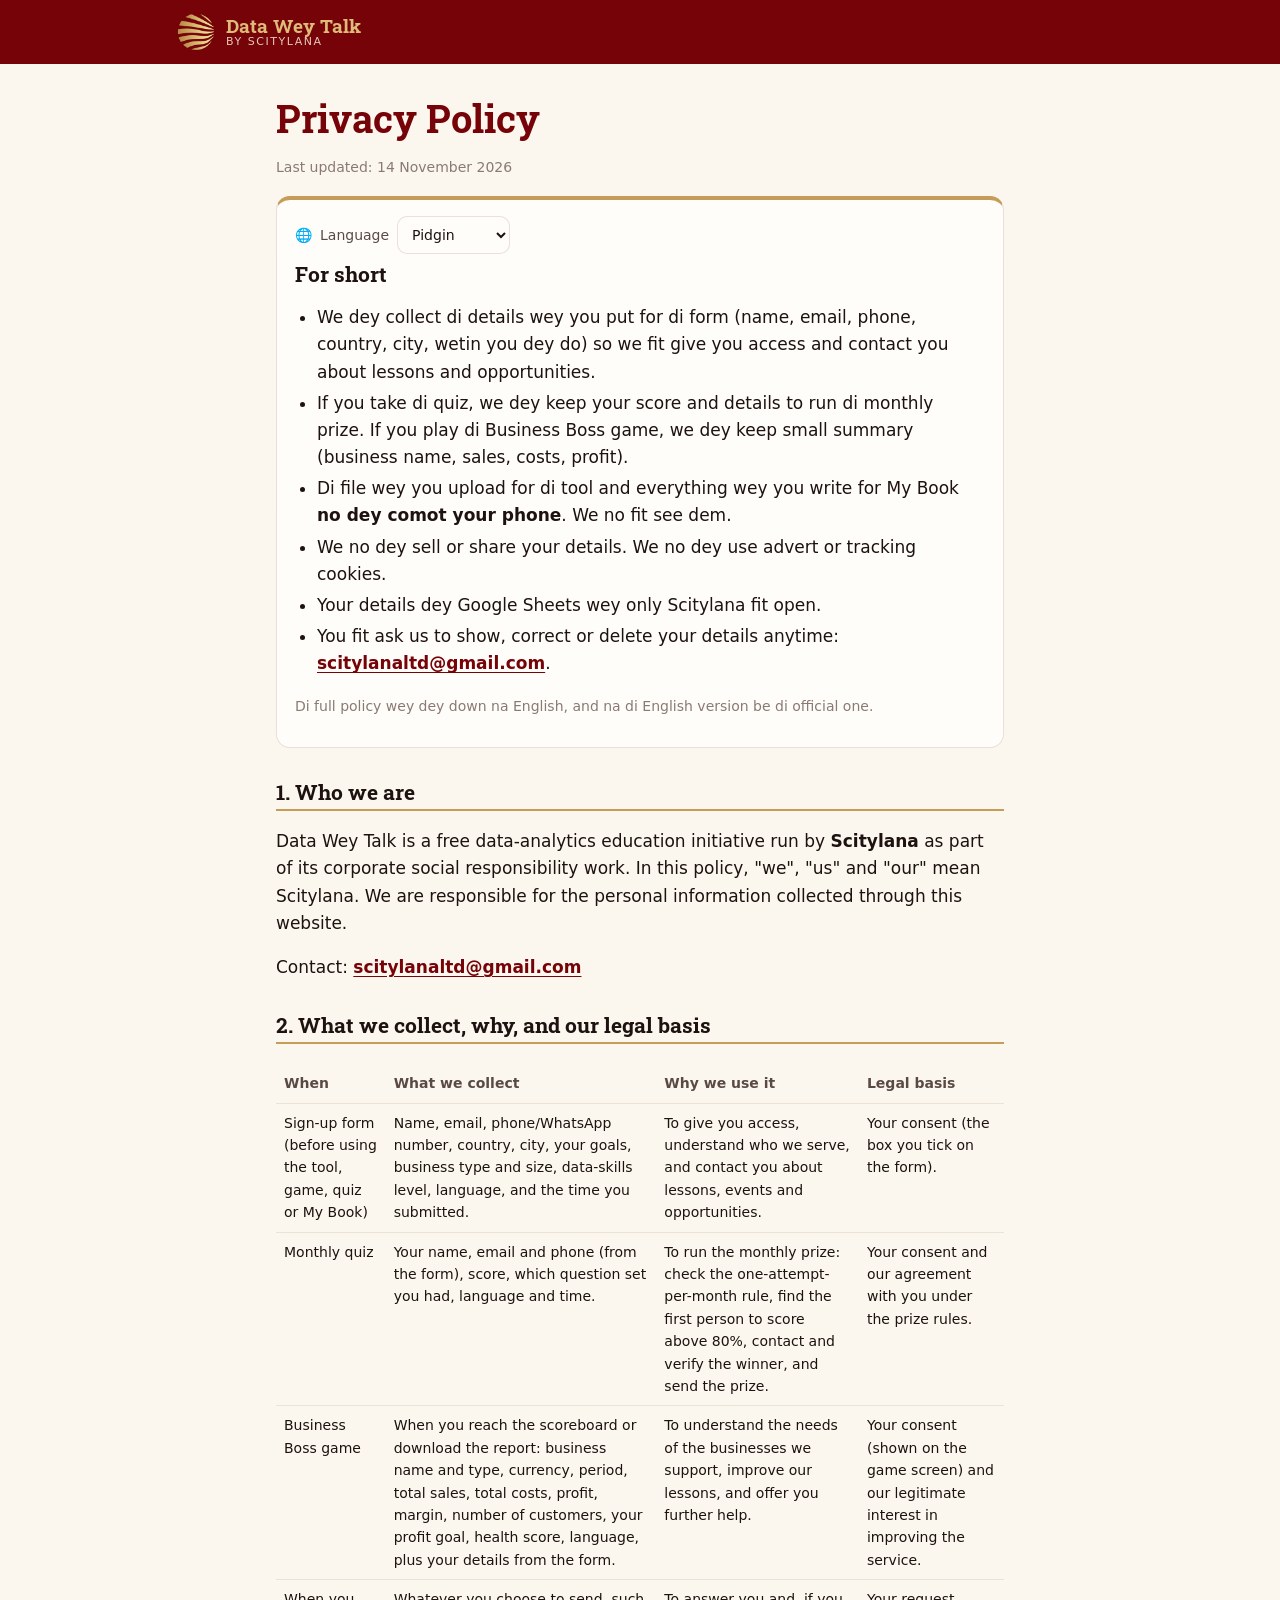
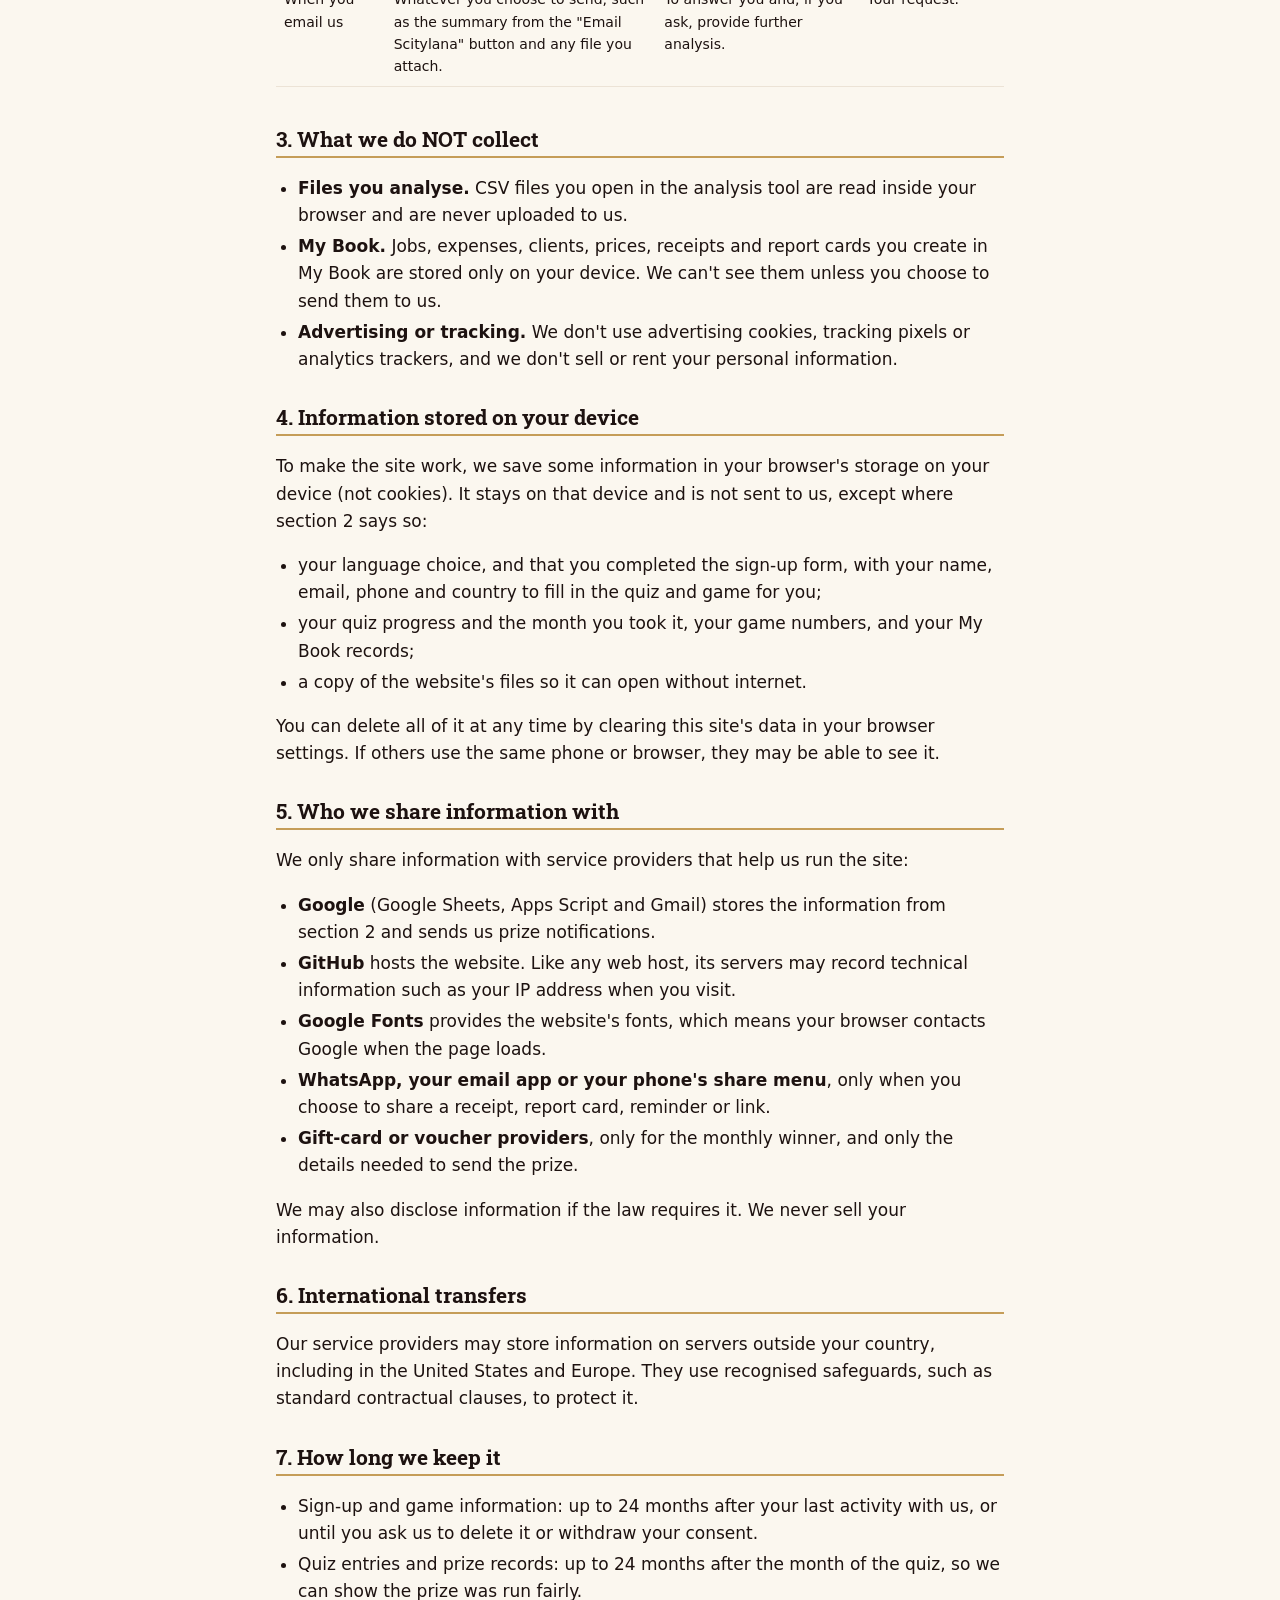
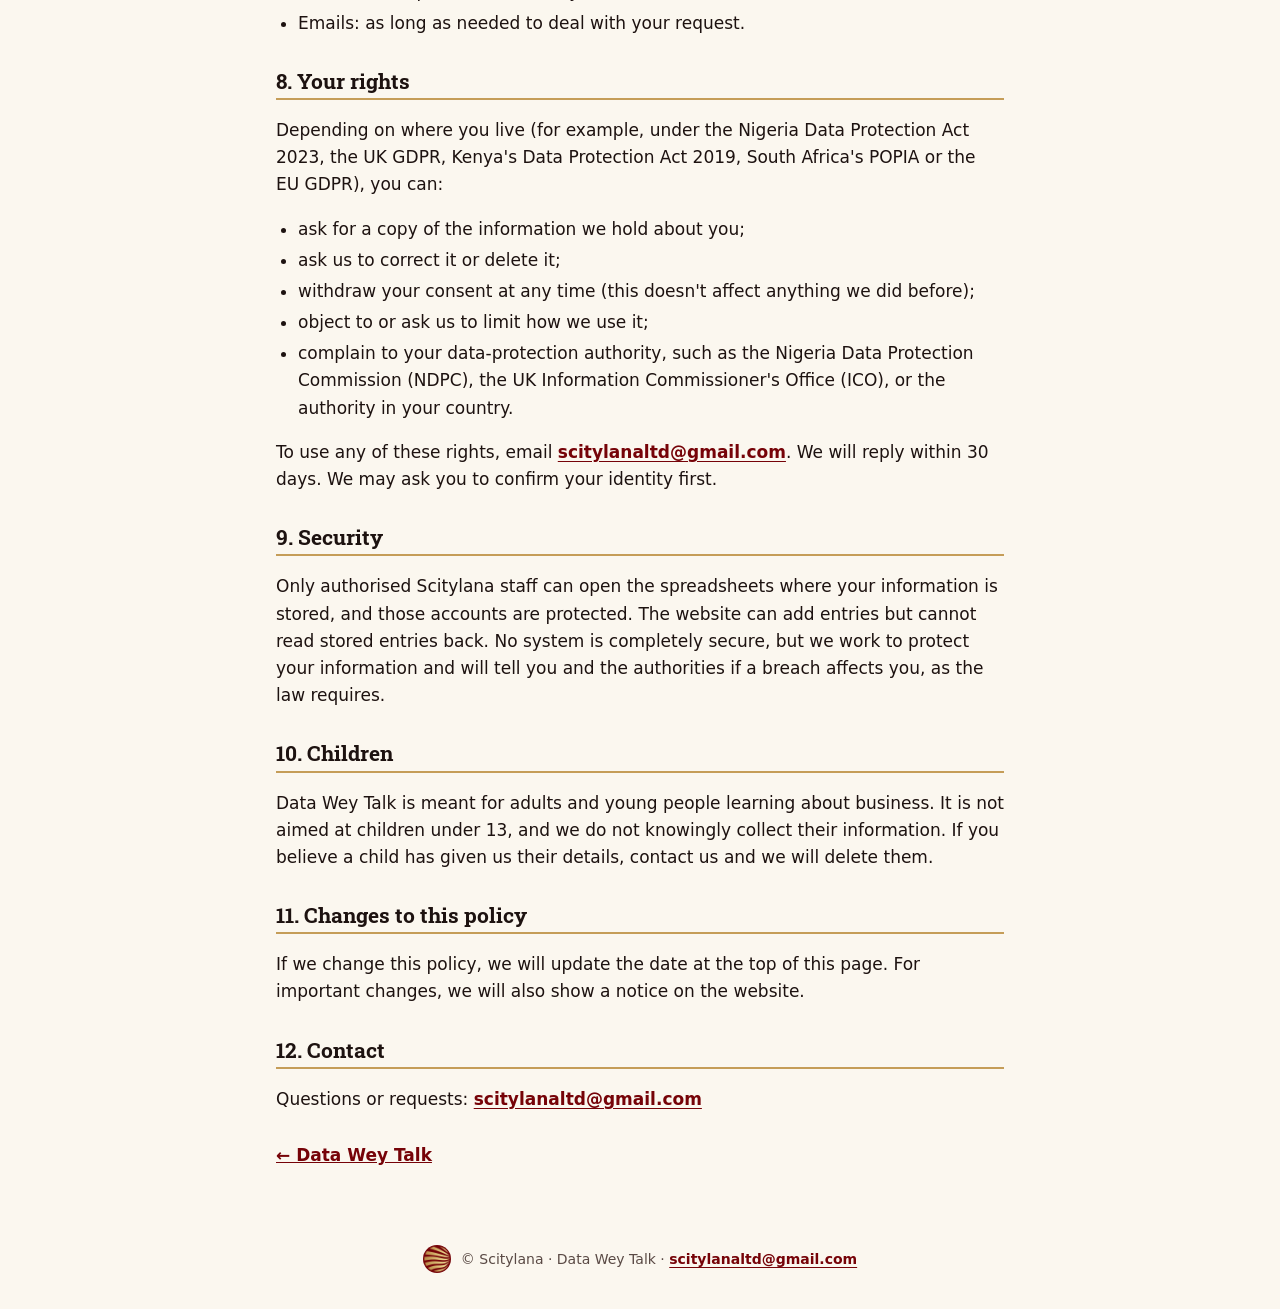
==== privacy.html @ 4a605105 "Add Portuguese, siSwati, chiShona, Xitsonga and Setswana (14 languages) Each new language is one fil" ====
<!doctype html>
<html lang="en">
<head>
  <meta charset="utf-8">
  <meta name="viewport" content="width=device-width, initial-scale=1">
  <title>Privacy Policy · Data Wey Talk</title>
  <meta name="description" content="How Data Wey Talk by Scitylana collects, uses and protects your information.">
  <meta name="theme-color" content="#760308">
  <link rel="icon" href="assets/favicon.png">
  <link rel="preconnect" href="https://fonts.googleapis.com">
  <link rel="preconnect" href="https://fonts.gstatic.com" crossorigin>
  <link rel="stylesheet" href="https://fonts.googleapis.com/css2?family=Roboto+Slab:wght@500;700&display=swap">
  <link rel="stylesheet" href="styles.css">
  <style>
    .policy { max-width: 760px; margin: 0 auto; padding: 24px 16px 48px; line-height: 1.6; }
    .policy h1 { font-family: var(--slab); color: var(--accent); margin: 8px 0 4px; font-size: clamp(28px, 6vw, 38px); }
    .policy h2 { font-family: var(--slab); font-size: 21px; margin: 32px 0 8px; padding-bottom: 4px; border-bottom: 2px solid var(--gold); }
    .policy h3 { font-size: 16px; margin: 18px 0 4px; }
    .policy ul { padding-inline-start: 22px; }
    .policy li { margin: 4px 0; }
    .policy table { width: 100%; border-collapse: collapse; font-size: 14px; margin: 8px 0; }
    .policy th, .policy td { text-align: start; vertical-align: top; padding: 8px; border-bottom: 1px solid var(--grid); white-space: normal; }
    .policy th { color: var(--ink-2); }
    .table-scroll { overflow-x: auto; }
    .summary { border: 1px solid var(--border); border-top: 4px solid var(--gold); border-radius: 14px; background: var(--surface); padding: 16px 18px; margin: 18px 0 8px; }
    .summary h2 { border: 0; margin: 0 0 6px; padding: 0; }
    .summary [lang] { display: none; }
    .summary [lang].on { display: block; }
    .sum-lang { display: flex; align-items: center; gap: 8px; flex-wrap: wrap; margin-bottom: 8px; font-size: 14px; color: var(--ink-2); }
    .sum-lang select { width: auto; min-height: 38px; padding: 6px 10px; }
    .meta { color: var(--muted); font-size: 14px; }
    .back { display: inline-block; margin-top: 12px; color: var(--link); font-weight: 700; }
    a.mail { unicode-bidi: isolate; direction: ltr; display: inline-block; }
  </style>
</head>
<body>
  <header class="topbar-wrap">
    <div class="topbar">
      <a class="brand" href="./" aria-label="Data Wey Talk by Scitylana — home">
        <img src="assets/scitylana-mark.jpg" alt="" width="40" height="40">
        <span class="brand-text"><span class="brand-name">Data Wey Talk</span><span class="brand-by">by Scitylana</span></span>
      </a>
    </div>
  </header>

  <main class="policy">
    <h1>Privacy Policy</h1>
    <p class="meta">Last updated: 14 November 2026</p>

    <!-- Plain-language summary in every site language -->
    <section class="summary" aria-labelledby="sumTitle">
      <div class="sum-lang">
        <span aria-hidden="true">🌐</span>
        <label for="sumLang">Language</label>
        <select id="sumLang">
          <option value="pcm">Pidgin</option><option value="en">English</option><option value="fr">Français</option><option value="pt">Português</option>
          <option value="sw">Kiswahili</option><option value="ar">العربية</option><option value="ha">Hausa</option>
          <option value="yo">Yorùbá</option><option value="ig">Igbo</option><option value="zu">isiZulu</option><option value="ss">siSwati</option><option value="sn">chiShona</option><option value="ts">Xitsonga</option><option value="tn">Setswana</option>
        </select>
      </div>

      <div lang="pcm">
        <h2 id="sumTitle">For short</h2>
        <ul>
          <li>We dey collect di details wey you put for di form (name, email, phone, country, city, wetin you dey do) so we fit give you access and contact you about lessons and opportunities.</li>
          <li>If you take di quiz, we dey keep your score and details to run di monthly prize. If you play di Business Boss game, we dey keep small summary (business name, sales, costs, profit).</li>
          <li>Di file wey you upload for di tool and everything wey you write for My Book <b>no dey comot your phone</b>. We no fit see dem.</li>
          <li>We no dey sell or share your details. We no dey use advert or tracking cookies.</li>
          <li>Your details dey Google Sheets wey only Scitylana fit open.</li>
          <li>You fit ask us to show, correct or delete your details anytime: <a class="mail" href="mailto:scitylanaltd@gmail.com">scitylanaltd@gmail.com</a>.</li>
        </ul>
        <p class="meta">Di full policy wey dey down na English, and na di English version be di official one.</p>
      </div>

      <div lang="en">
        <h2>In short</h2>
        <ul>
          <li>We collect the details you give in the sign-up form (name, email, phone, country, city, your goals) to give you access and to contact you about lessons and opportunities.</li>
          <li>If you take the quiz, we keep your score and details to run the monthly prize. If you play the Business Boss game, we keep a short summary (business name, sales, costs, profit).</li>
          <li>Files you upload to the analysis tool and everything you record in My Book <b>never leave your device</b>. We can't see them.</li>
          <li>We don't sell or share your details. We don't use advertising or tracking cookies.</li>
          <li>Your details are kept in Google Sheets that only Scitylana can open.</li>
          <li>You can ask us to show, correct or delete your details at any time: <a class="mail" href="mailto:scitylanaltd@gmail.com">scitylanaltd@gmail.com</a>.</li>
        </ul>
        <p class="meta">The full policy below is in English, and the English version is the official one.</p>
      </div>

      <div lang="fr">
        <h2>En bref</h2>
        <ul>
          <li>Nous collectons les informations du formulaire d'inscription (nom, e-mail, téléphone, pays, ville, vos objectifs) pour vous donner accès et vous contacter au sujet des cours et des opportunités.</li>
          <li>Si vous faites le quiz, nous gardons votre score et vos informations pour le prix mensuel. Si vous jouez à Business Boss, nous gardons un court résumé (nom de l'activité, ventes, coûts, bénéfice).</li>
          <li>Les fichiers chargés dans l'outil et tout ce que vous notez dans Mon carnet <b>ne quittent jamais votre appareil</b>. Nous ne pouvons pas les voir.</li>
          <li>Nous ne vendons ni ne partageons vos informations. Aucun cookie publicitaire ou de suivi.</li>
          <li>Vos informations sont conservées dans Google Sheets, accessible uniquement par Scitylana.</li>
          <li>Vous pouvez demander à voir, corriger ou supprimer vos informations à tout moment : <a class="mail" href="mailto:scitylanaltd@gmail.com">scitylanaltd@gmail.com</a>.</li>
        </ul>
        <p class="meta">La politique complète ci-dessous est en anglais ; la version anglaise fait foi.</p>
      </div>

      <div lang="sw">
        <h2>Kwa ufupi</h2>
        <ul>
          <li>Tunakusanya taarifa unazoweka kwenye fomu (jina, barua pepe, simu, nchi, mji, malengo yako) ili kukupa ufikiaji na kuwasiliana nawe kuhusu masomo na fursa.</li>
          <li>Ukifanya jaribio, tunahifadhi alama na taarifa zako kuendesha zawadi ya kila mwezi. Ukicheza Business Boss, tunahifadhi muhtasari mfupi (jina la biashara, mauzo, gharama, faida).</li>
          <li>Faili unazopakia kwenye chombo na kila unachorekodi kwenye Daftari Langu <b>havitoki kwenye kifaa chako</b>. Hatuwezi kuviona.</li>
          <li>Hatuuzi wala kushiriki taarifa zako. Hatutumii vidakuzi vya matangazo au ufuatiliaji.</li>
          <li>Taarifa zako zinahifadhiwa kwenye Google Sheets ambayo Scitylana pekee inaweza kufungua.</li>
          <li>Unaweza kuomba kuona, kurekebisha au kufuta taarifa zako wakati wowote: <a class="mail" href="mailto:scitylanaltd@gmail.com">scitylanaltd@gmail.com</a>.</li>
        </ul>
        <p class="meta">Sera kamili hapa chini iko kwa Kiingereza, na toleo la Kiingereza ndilo rasmi.</p>
      </div>

      <div lang="ar" dir="rtl">
        <h2>باختصار</h2>
        <ul>
          <li>نجمع البيانات التي تكتبها في استمارة التسجيل (الاسم، البريد الإلكتروني، الهاتف، البلد، المدينة، أهدافك) لنمنحك الوصول ونتواصل معك بشأن الدروس والفرص.</li>
          <li>إذا خضت الاختبار نحتفظ بنتيجتك وبياناتك لإدارة جائزة الشهر. وإذا لعبت Business Boss نحتفظ بملخص قصير (اسم التجارة، المبيعات، التكاليف، الربح).</li>
          <li>الملفات التي ترفعها إلى الأداة وكل ما تسجّله في «دفتري» <b>لا تغادر جهازك أبدًا</b>، ولا يمكننا رؤيتها.</li>
          <li>لا نبيع بياناتك ولا نشاركها، ولا نستخدم ملفات تعريف ارتباط إعلانية أو للتتبع.</li>
          <li>تُحفظ بياناتك في جداول Google لا يفتحها إلا Scitylana.</li>
          <li>يمكنك أن تطلب رؤية بياناتك أو تصحيحها أو حذفها في أي وقت: <a class="mail" href="mailto:scitylanaltd@gmail.com">scitylanaltd@gmail.com</a>.</li>
        </ul>
        <p class="meta">السياسة الكاملة أدناه باللغة الإنجليزية، والنسخة الإنجليزية هي المعتمدة.</p>
      </div>

      <div lang="ha">
        <h2>A taƙaice</h2>
        <ul>
          <li>Muna karɓar bayanan da ka saka a fom (suna, imel, waya, ƙasa, birni, burinka) don ba ka damar shiga da tuntuɓar ka game da darussa da damammaki.</li>
          <li>Idan ka yi jarrabawa, muna ajiye makinka da bayananka don gudanar da kyautar wata. Idan ka yi wasan Business Boss, muna ajiye taƙaitaccen bayani (sunan kasuwanci, ciniki, kashewa, riba).</li>
          <li>Fayilolin da ka ɗora a kayan aiki da duk abin da ka rubuta a Littafina <b>ba sa barin na'urarka</b>. Ba ma iya ganin su.</li>
          <li>Ba ma sayarwa ko raba bayananka. Ba ma amfani da kukis na talla ko bin diddigi.</li>
          <li>Ana ajiye bayananka a Google Sheets da Scitylana kaɗai ke iya buɗewa.</li>
          <li>Kana iya neman mu nuna, gyara ko goge bayananka a kowane lokaci: <a class="mail" href="mailto:scitylanaltd@gmail.com">scitylanaltd@gmail.com</a>.</li>
        </ul>
        <p class="meta">Cikakken tsarin da ke ƙasa da Turanci yake, kuma na Turanci shi ne na hukuma.</p>
      </div>

      <div lang="yo">
        <h2>Ni kukuru</h2>
        <ul>
          <li>A n gba alaye ti o fi sinu fọọmu (orukọ, imeeli, foonu, orilẹ-ede, ilu, afojusun rẹ) lati fun ọ ni aaye ati lati kan si ọ nipa ẹkọ ati anfaani.</li>
          <li>Ti o ba ṣe idanwo, a n tọju maaki ati alaye rẹ fun ẹbun oṣooṣu. Ti o ba ṣe ere Business Boss, a n tọju akopọ kukuru (orukọ iṣowo, tita, inawo, ere).</li>
          <li>Awọn faili ti o gbe sinu irinṣẹ ati ohun gbogbo ti o kọ sinu Iwe Mi <b>ko kuro lori ẹrọ rẹ rara</b>. A ko le ri wọn.</li>
          <li>A ko n ta tabi pin alaye rẹ. A ko lo kuki ipolowo tabi itọpa.</li>
          <li>Alaye rẹ wa ninu Google Sheets ti Scitylana nikan le ṣi.</li>
          <li>O le beere ki a fi alaye rẹ han, ṣe atunṣe tabi pa a rẹ nigbakugba: <a class="mail" href="mailto:scitylanaltd@gmail.com">scitylanaltd@gmail.com</a>.</li>
        </ul>
        <p class="meta">Eto kikun to wa nisalẹ wa ni ede Gẹẹsi, ẹya Gẹẹsi si ni ti oṣiṣẹ.</p>
      </div>

      <div lang="ig">
        <h2>Na nkenke</h2>
        <ul>
          <li>Anyị na-anakọta nkọwa ị tinyere na fọm (aha, email, ekwentị, mba, obodo, ebumnuche gị) iji nye gị ohere ma kpọtụrụ gị gbasara nkuzi na ohere.</li>
          <li>Ọ bụrụ na i mee ule, anyị na-edebe akara na nkọwa gị iji jikwaa onyinye ọnwa. Ọ bụrụ na i kpọọ Business Boss, anyị na-edebe obere nchịkọta (aha azụmahịa, ire ahịa, mmefu, uru).</li>
          <li>Faịlụ ị bulitere na ngwá ọrụ na ihe niile ị dekọrọ na Akwụkwọ M <b>anaghị apụ na ngwaọrụ gị</b>. Anyị enweghị ike ịhụ ha.</li>
          <li>Anyị anaghị ere ma ọ bụ kesaa nkọwa gị. Anyị anaghị eji kuki mgbasa ozi ma ọ bụ nsochi.</li>
          <li>A na-edebe nkọwa gị na Google Sheets nke naanị Scitylana nwere ike imepe.</li>
          <li>Ị nwere ike ịrịọ ka anyị gosi, dozie ma ọ bụ hichapụ nkọwa gị n'oge ọ bụla: <a class="mail" href="mailto:scitylanaltd@gmail.com">scitylanaltd@gmail.com</a>.</li>
        </ul>
        <p class="meta">Iwu zuru ezu dị n'okpuru bụ n'asụsụ Bekee, nke Bekee bụkwa nke gọọmentị.</p>
      </div>

      <div lang="zu">
        <h2>Ngamafuphi</h2>
        <ul>
          <li>Siqoqa imininingwane oyifaka efomini (igama, i-imeyili, ifoni, izwe, idolobha, imigomo yakho) ukuze sikunikeze ukufinyelela futhi sixhumane nawe mayelana nezifundo namathuba.</li>
          <li>Uma wenza isivivinyo, sigcina amaphuzu nemininingwane yakho ukuze siqhube umklomelo wenyanga. Uma udlala i-Business Boss, sigcina isifinyezo esifushane (igama lebhizinisi, ukuthengisa, izindleko, inzuzo).</li>
          <li>Amafayela owalayisha ethuluzini nakho konke okurekhoda ku-Incwadi Yami <b>akushiyi idivayisi yakho</b>. Asikwazi ukukubona.</li>
          <li>Asithengisi futhi asabelani ngemininingwane yakho. Asisebenzisi amakhukhi okukhangisa noma okulandelela.</li>
          <li>Imininingwane yakho igcinwa ku-Google Sheets okuyi-Scitylana kuphela engayivula.</li>
          <li>Ungacela ukuthi sikukhombise, silungise noma sisuse imininingwane yakho noma nini: <a class="mail" href="mailto:scitylanaltd@gmail.com">scitylanaltd@gmail.com</a>.</li>
        </ul>
        <p class="meta">Inqubomgomo ephelele engezansi isesiNgisini, futhi inguqulo yesiNgisi yiyona esemthethweni.</p>
      </div>

      <div lang="pt">
        <h2>Em resumo</h2>
        <ul>
          <li>Recolhemos os dados que escreve no formulário (nome, e-mail, telefone, país, cidade, os seus objetivos) para lhe dar acesso e o contactar sobre aulas e oportunidades.</li>
          <li>Se fizer o quiz, guardamos a sua pontuação e os seus dados para gerir o prémio mensal. Se jogar o Business Boss, guardamos um pequeno resumo (nome do negócio, vendas, custos, lucro).</li>
          <li>Os ficheiros que carrega na ferramenta e tudo o que regista em O Meu Livro <b>nunca saem do seu dispositivo</b>. Nós não os vemos.</li>
          <li>Não vendemos nem partilhamos os seus dados. Não usamos cookies de publicidade ou de rastreio.</li>
          <li>Os seus dados ficam num Google Sheets que só a Scitylana pode abrir.</li>
          <li>Pode pedir-nos para ver, corrigir ou apagar os seus dados a qualquer momento: <a class="mail" href="mailto:scitylanaltd@gmail.com">scitylanaltd@gmail.com</a>.</li>
        </ul>
        <p class="meta">A política completa abaixo está em inglês, e a versão inglesa é a oficial.</p>
      </div>

      <div lang="ss">
        <h2>Ngemafushane</h2>
        <ul>
          <li>Sicoca imininingwane loyifaka efomini (libito, i-imeyili, lucingo, live, lidolobha, imigomo yakho) kute sikuniketa kungena futsi sikutsintse mayelana netifundvo nematfuba.</li>
          <li>Nawenta kuhlolwa, sigcina emaphuzu nemininingwane yakho kute sichube umklomelo wenyanga. Nawudlala i-Business Boss, sigcina sifinyeto lesifishane (libito lebhizinisi, kutsengisa, tindleko, inzuzo).</li>
          <li>Emafayela lowafaka elithulusini nako konkhe lokurekhoda ku-Incwadzi Yami <b>akuphumi edivayisini yakho</b>. Asikhoni kukubona.</li>
          <li>Asitsengisi futsi asabelani ngemininingwane yakho. Asisebentisi emakhukhi ekukhangisa nobe ekulandzelela.</li>
          <li>Imininingwane yakho igcinwa ku-Google Sheets lekuyi-Scitylana kuphela lengayivula.</li>
          <li>Ungacela kutsi sikukhombise, silungise nobe sisule imininingwane yakho nanoma nini: <a class="mail" href="mailto:scitylanaltd@gmail.com">scitylanaltd@gmail.com</a>.</li>
        </ul>
        <p class="meta">Inchubomgomo lephelele lengentasi isesiNgisi, futsi lenguculo yesiNgisi ngiyo lesemtsetfweni.</p>
      </div>

      <div lang="sn">
        <h2>Muchidimbu</h2>
        <ul>
          <li>Tinounganidza ruzivo rwaunoisa mufomu (zita, email, foni, nyika, guta, zvinangwa zvako) kuti tikupe mukana uye tikubate nezvezvidzidzo nemikana.</li>
          <li>Kana ukaita bvunzo, tinochengeta mamaki ako neruzivo rwako kuti tifambise mubairo wemwedzi. Kana ukatamba Business Boss, tinochengeta pfupiso pfupi (zita rebhizimisi, kutengesa, mari yakashandiswa, purofiti).</li>
          <li>Mafaira aunoisa muchishandiso nezvese zvaunonyora muBhuku Rangu <b>hazvimbobudi pamudziyo wako</b>. Isu hatizvione.</li>
          <li>Hatitengesi kana kugovera ruzivo rwako. Hatishandisi macookies ekushambadza kana ekutevera.</li>
          <li>Ruzivo rwako runochengetwa muGoogle Sheets iyo Scitylana chete inogona kuvhura.</li>
          <li>Unogona kutikumbira kuti tikuratidze, tigadzirise kana kudzima ruzivo rwako chero nguva: <a class="mail" href="mailto:scitylanaltd@gmail.com">scitylanaltd@gmail.com</a>.</li>
        </ul>
        <p class="meta">Mutemo wakazara uri pasi uri muChirungu, uye shanduro yeChirungu ndiyo yepamutemo.</p>
      </div>

      <div lang="ts">
        <h2>Hi ku komisa</h2>
        <ul>
          <li>Hi hlengeleta vuxokoxoko lebyi u byi nghenisaka eka fomo (vito, imeyili, foni, tiko, doroba, swikongomelo swa wena) leswaku hi ku nyika mfikelelo hi tlhela hi tihlanganisa na wena hi tidyondzo na minkarhi.</li>
          <li>Loko u endla xikambelo, hi hlayisa timaka na vuxokoxoko bya wena leswaku hi fambisa nhlengo wa n'hweti. Loko u tlanga Business Boss, hi hlayisa nkomiso wo koma (vito ra bindzu, ku xavisa, swihakelo, mpfuneto).</li>
          <li>Tifayili leti u ti nghenisaka eka xitirhisiwa na hinkwaswo leswi u swi tsalaka eka Buku Ya Mina <b>a swi humi eka xitirhisiwa xa wena</b>. A hi swi voni.</li>
          <li>A hi xavisi naswona a hi avelani hi vuxokoxoko bya wena. A hi tirhisi ti-cookie ta vuxavisi kumbe ta ku landzelela.</li>
          <li>Vuxokoxoko bya wena byi hlayisiwa eka Google Sheets leyi Scitylana ntsena yi nga yi pfulaka.</li>
          <li>U nga hi kombela ku ku komba, ku lulamisa kumbe ku susa vuxokoxoko bya wena nkarhi wihi na wihi: <a class="mail" href="mailto:scitylanaltd@gmail.com">scitylanaltd@gmail.com</a>.</li>
        </ul>
        <p class="meta">Pholisi leyi heleleke laha hansi yi le ka Xinghezi, naswona vuhundzuluxi bya Xinghezi hi byona bya ximfumo.</p>
      </div>

      <div lang="tn">
        <h2>Ka bokhutshwane</h2>
        <ul>
          <li>Re kokoanya dintlha tse o di kwalang mo foromong (leina, imeile, mogala, naga, toropo, maikaelelo a gago) go go naya tsela ya go tsena le go ikgolaganya le wena ka dithuto le ditšhono.</li>
          <li>Fa o dira tlhatlhobo, re boloka maduo le dintlha tsa gago go tsamaisa sekgele sa kgwedi. Fa o tshameka Business Boss, re boloka kakaretso e khutshwane (leina la kgwebo, thekiso, ditshenyegelo, poelo).</li>
          <li>Difaele tse o di tsenyang mo sedirisiweng le sotlhe se o se kwalang mo Bukeng ya Me <b>ga di ke di tswa mo sedirisiweng sa gago</b>. Ga re di bone.</li>
          <li>Ga re rekise e bile ga re abelane ka dintlha tsa gago. Ga re dirise dikuki tsa papatso kgotsa tsa go sala morago.</li>
          <li>Dintlha tsa gago di bolokwa mo Google Sheets e e ka bulwang ke Scitylana fela.</li>
          <li>O ka re kopa go go bontsha, go baakanya kgotsa go phimola dintlha tsa gago nako nngwe le nngwe: <a class="mail" href="mailto:scitylanaltd@gmail.com">scitylanaltd@gmail.com</a>.</li>
        </ul>
        <p class="meta">Pholisi e e feletseng e e kwa tlase e ka Seesimane, mme thanolo ya Seesimane ke yone ya semmuso.</p>
      </div>
    </section>

    <!-- Full policy (official, English) -->
    <h2>1. Who we are</h2>
    <p>Data Wey Talk is a free data-analytics education initiative run by <b>Scitylana</b> as part of its corporate social responsibility work. In this policy, "we", "us" and "our" mean Scitylana. We are responsible for the personal information collected through this website.</p>
    <p>Contact: <a class="mail" href="mailto:scitylanaltd@gmail.com">scitylanaltd@gmail.com</a></p>

    <h2>2. What we collect, why, and our legal basis</h2>
    <div class="table-scroll"><table>
      <tr><th>When</th><th>What we collect</th><th>Why we use it</th><th>Legal basis</th></tr>
      <tr><td>Sign-up form (before using the tool, game, quiz or My Book)</td>
        <td>Name, email, phone/WhatsApp number, country, city, your goals, business type and size, data-skills level, language, and the time you submitted.</td>
        <td>To give you access, understand who we serve, and contact you about lessons, events and opportunities.</td>
        <td>Your consent (the box you tick on the form).</td></tr>
      <tr><td>Monthly quiz</td>
        <td>Your name, email and phone (from the form), score, which question set you had, language and time.</td>
        <td>To run the monthly prize: check the one-attempt-per-month rule, find the first person to score above 80%, contact and verify the winner, and send the prize.</td>
        <td>Your consent and our agreement with you under the prize rules.</td></tr>
      <tr><td>Business Boss game</td>
        <td>When you reach the scoreboard or download the report: business name and type, currency, period, total sales, total costs, profit, margin, number of customers, your profit goal, health score, language, plus your details from the form.</td>
        <td>To understand the needs of the businesses we support, improve our lessons, and offer you further help.</td>
        <td>Your consent (shown on the game screen) and our legitimate interest in improving the service.</td></tr>
      <tr><td>When you email us</td>
        <td>Whatever you choose to send, such as the summary from the "Email Scitylana" button and any file you attach.</td>
        <td>To answer you and, if you ask, provide further analysis.</td>
        <td>Your request.</td></tr>
    </table></div>

    <h2>3. What we do NOT collect</h2>
    <ul>
      <li><b>Files you analyse.</b> CSV files you open in the analysis tool are read inside your browser and are never uploaded to us.</li>
      <li><b>My Book.</b> Jobs, expenses, clients, prices, receipts and report cards you create in My Book are stored only on your device. We can't see them unless you choose to send them to us.</li>
      <li><b>Advertising or tracking.</b> We don't use advertising cookies, tracking pixels or analytics trackers, and we don't sell or rent your personal information.</li>
    </ul>

    <h2>4. Information stored on your device</h2>
    <p>To make the site work, we save some information in your browser's storage on your device (not cookies). It stays on that device and is not sent to us, except where section 2 says so:</p>
    <ul>
      <li>your language choice, and that you completed the sign-up form, with your name, email, phone and country to fill in the quiz and game for you;</li>
      <li>your quiz progress and the month you took it, your game numbers, and your My Book records;</li>
      <li>a copy of the website's files so it can open without internet.</li>
    </ul>
    <p>You can delete all of it at any time by clearing this site's data in your browser settings. If others use the same phone or browser, they may be able to see it.</p>

    <h2>5. Who we share information with</h2>
    <p>We only share information with service providers that help us run the site:</p>
    <ul>
      <li><b>Google</b> (Google Sheets, Apps Script and Gmail) stores the information from section 2 and sends us prize notifications.</li>
      <li><b>GitHub</b> hosts the website. Like any web host, its servers may record technical information such as your IP address when you visit.</li>
      <li><b>Google Fonts</b> provides the website's fonts, which means your browser contacts Google when the page loads.</li>
      <li><b>WhatsApp, your email app or your phone's share menu</b>, only when you choose to share a receipt, report card, reminder or link.</li>
      <li><b>Gift-card or voucher providers</b>, only for the monthly winner, and only the details needed to send the prize.</li>
    </ul>
    <p>We may also disclose information if the law requires it. We never sell your information.</p>

    <h2>6. International transfers</h2>
    <p>Our service providers may store information on servers outside your country, including in the United States and Europe. They use recognised safeguards, such as standard contractual clauses, to protect it.</p>

    <h2>7. How long we keep it</h2>
    <ul>
      <li>Sign-up and game information: up to 24 months after your last activity with us, or until you ask us to delete it or withdraw your consent.</li>
      <li>Quiz entries and prize records: up to 24 months after the month of the quiz, so we can show the prize was run fairly.</li>
      <li>Emails: as long as needed to deal with your request.</li>
    </ul>

    <h2>8. Your rights</h2>
    <p>Depending on where you live (for example, under the Nigeria Data Protection Act 2023, the UK GDPR, Kenya's Data Protection Act 2019, South Africa's POPIA or the EU GDPR), you can:</p>
    <ul>
      <li>ask for a copy of the information we hold about you;</li>
      <li>ask us to correct it or delete it;</li>
      <li>withdraw your consent at any time (this doesn't affect anything we did before);</li>
      <li>object to or ask us to limit how we use it;</li>
      <li>complain to your data-protection authority, such as the Nigeria Data Protection Commission (NDPC), the UK Information Commissioner's Office (ICO), or the authority in your country.</li>
    </ul>
    <p>To use any of these rights, email <a class="mail" href="mailto:scitylanaltd@gmail.com?subject=Data%20Wey%20Talk%20-%20my%20data">scitylanaltd@gmail.com</a>. We will reply within 30 days. We may ask you to confirm your identity first.</p>

    <h2>9. Security</h2>
    <p>Only authorised Scitylana staff can open the spreadsheets where your information is stored, and those accounts are protected. The website can add entries but cannot read stored entries back. No system is completely secure, but we work to protect your information and will tell you and the authorities if a breach affects you, as the law requires.</p>

    <h2>10. Children</h2>
    <p>Data Wey Talk is meant for adults and young people learning about business. It is not aimed at children under 13, and we do not knowingly collect their information. If you believe a child has given us their details, contact us and we will delete them.</p>

    <h2>11. Changes to this policy</h2>
    <p>If we change this policy, we will update the date at the top of this page. For important changes, we will also show a notice on the website.</p>

    <h2>12. Contact</h2>
    <p>Questions or requests: <a class="mail" href="mailto:scitylanaltd@gmail.com">scitylanaltd@gmail.com</a></p>

    <a class="back" href="./">← Data Wey Talk</a>
  </main>

  <footer>
    <img src="assets/scitylana-mark.jpg" alt="" width="28" height="28">
    <span>© Scitylana · Data Wey Talk · <a class="mail" href="mailto:scitylanaltd@gmail.com">scitylanaltd@gmail.com</a></span>
  </footer>

  <script>
    // Show the summary in the visitor's site language (saved by the main page), with a switcher.
    (function () {
      var sel = document.getElementById("sumLang"), saved = "pcm";
      try { saved = localStorage.getItem("dwt-lang") || "pcm"; } catch (e) {}
      function show(l) {
        var boxes = document.querySelectorAll(".summary [lang]"), found = false;
        for (var i = 0; i < boxes.length; i++) { var on = boxes[i].getAttribute("lang") === l; boxes[i].classList.toggle("on", on); found = found || on; }
        if (!found) show("en"); else sel.value = l;
      }
      sel.addEventListener("change", function () { show(sel.value); try { localStorage.setItem("dwt-lang", sel.value); } catch (e) {} });
      show(saved);
    })();
  </script>
</body>
</html>
---- styles.css ----
/* Scitylana theme — maroon + gold (sampled from the Scitylana logo) */
:root {
  color-scheme: light;
  --maroon: #760308;
  --maroon-deep: #4f0205;
  --gold: #c59d58;
  --gold-light: #debb79;
  --gold-grad: linear-gradient(100deg, #b98a45 0%, #f1d796 45%, #c59d58 100%);
  --cream: #f7ecd9;

  --page: #fbf7ef;
  --surface: #fffdf9;
  --ink: #1d1210;
  --ink-2: #5a4a45;
  --muted: #8a7a72;
  --grid: #ece3d6;
  --axis: #cfc2b0;
  --border: rgba(118, 3, 8, 0.12);
  --accent: #760308;
  --accent-ink: #ffffff;
  --series: #8a1018;
  --neg: #2a78d6;
  --link: #760308;
  --up: #006300;
  --down: #b3261e;
  --radius: 14px;
  --slab: "Roboto Slab", "Rockwell", Georgia, serif;
}
@media (prefers-color-scheme: dark) {
  :root:not([data-theme="light"]) {
    color-scheme: dark;
    --page: #120606;
    --surface: #1e0d0c;
    --ink: #f5ece0;
    --ink-2: #d4c3ae;
    --muted: #a3907c;
    --grid: #33201d;
    --axis: #4a3430;
    --border: rgba(222, 187, 121, 0.16);
    --accent: #debb79;
    --accent-ink: #3a0204;
    --series: #debb79;
    --neg: #5598e7;
    --link: #debb79;
    --up: #0ca30c;
    --down: #ef6b5f;
  }
}
:root[data-theme="dark"] {
  color-scheme: dark;
  --page: #120606;
  --surface: #1e0d0c;
  --ink: #f5ece0;
  --ink-2: #d4c3ae;
  --muted: #a3907c;
  --grid: #33201d;
  --axis: #4a3430;
  --border: rgba(222, 187, 121, 0.16);
  --accent: #debb79;
  --accent-ink: #3a0204;
  --series: #debb79;
  --neg: #5598e7;
  --link: #debb79;
  --up: #0ca30c;
  --down: #ef6b5f;
}

* { box-sizing: border-box; }
html { -webkit-text-size-adjust: 100%; }
body {
  margin: 0;
  background: var(--page);
  color: var(--ink);
  font: 17px/1.5 system-ui, -apple-system, "Segoe UI", Roboto, sans-serif;
}
main, .topbar, .hero, footer { max-width: 960px; margin: 0 auto; padding-inline: 16px; }
.muted { color: var(--ink-2); }
.small { font-size: 14px; }
h1, h2, h3 { line-height: 1.2; margin: 0; }
h1, h2 { font-family: var(--slab); font-weight: 700; }

/* ---------- Header + hero (maroon band) ---------- */
.topbar-wrap { background: var(--maroon); }
.topbar {
  display: flex; align-items: center; justify-content: space-between;
  gap: 12px; padding-block: 12px;
}
.brand { display: flex; align-items: center; gap: 10px; text-decoration: none; }
.brand img { border-radius: 50%; display: block; }
.brand-text { display: flex; flex-direction: column; line-height: 1.1; }
.brand-name { font-family: var(--slab); font-weight: 700; font-size: 19px; color: var(--gold-light); }
.brand-by { font-size: 11px; letter-spacing: .14em; text-transform: uppercase; color: var(--cream); opacity: .85; }
.lang { display: flex; border: 1px solid rgba(222, 187, 121, .45); border-radius: 999px; padding: 3px; }
.lang button {
  border: 0; background: none; color: var(--cream); font: inherit; font-size: 14px;
  padding: 6px 11px; border-radius: 999px; cursor: pointer; min-height: 32px;
}
.lang button[aria-pressed="true"] { background: var(--gold-light); color: var(--maroon-deep); font-weight: 700; }
.brand-name { white-space: nowrap; }
/* Language dropdown */
.lang { position: relative; align-items: center; gap: 4px; padding: 0 4px 0 10px; }
.lang .globe { font-size: 15px; pointer-events: none; }
.lang select {
  appearance: none; -webkit-appearance: none; border: 0; background: transparent; color: var(--cream);
  font: inherit; font-size: 14px; font-weight: 700; padding: 7px 26px 7px 4px; min-height: 34px; cursor: pointer;
  background-image: linear-gradient(45deg, transparent 50%, var(--gold-light) 50%), linear-gradient(135deg, var(--gold-light) 50%, transparent 50%);
  background-position: calc(100% - 13px) 50%, calc(100% - 8px) 50%; background-size: 5px 5px; background-repeat: no-repeat;
}
.lang select option { color: #222; background: #fff; }
.lang:focus-within { outline: 2px solid var(--gold-light); outline-offset: 2px; }
/* Charts stay left-to-right in every language (time and numbers read left → right) */
svg, .corr-meter, .line-wrap { direction: ltr; }
/* Three language buttons: keep them and the brand on one row on phones */
@media (max-width: 440px) {
  .brand { gap: 8px; }
  .brand img { width: 32px; height: 32px; }
  .brand-name { font-size: 16px; }
  .brand-by { font-size: 9.5px; }
}
@media (max-width: 360px) { .brand-by { display: none; } .brand-name { font-size: 15px; } }

.hero-band {
  background:
    radial-gradient(ellipse at 85% 0%, rgba(222, 187, 121, .22), transparent 55%),
    linear-gradient(180deg, var(--maroon) 0%, var(--maroon-deep) 100%);
  color: var(--cream);
  padding-block: 28px 84px;
}
.hero { text-align: center; }
.eyebrow {
  display: inline-block; margin: 0 0 12px; font-size: 12px; font-weight: 700;
  letter-spacing: .14em; text-transform: uppercase; color: var(--gold-light);
  border: 1px solid rgba(222, 187, 121, .5); border-radius: 999px; padding: 5px 12px;
}
.eyebrow.dark { color: var(--accent); border-color: var(--border); }
.hero h1 {
  font-size: clamp(30px, 7vw, 48px); letter-spacing: -0.01em;
  background: var(--gold-grad); -webkit-background-clip: text; background-clip: text; color: transparent;
}
.lede { font-size: 18px; max-width: 580px; margin: 14px auto 0; color: var(--cream); opacity: .92; }

/* ---------- Upload card (overlaps hero) ---------- */
.upload {
  margin-top: -60px; background: var(--surface); border: 1px solid var(--border);
  border-radius: 20px; padding: 20px 16px 16px; text-align: center;
  box-shadow: 0 12px 32px rgba(79, 2, 5, .12);
}
.drop {
  display: flex; flex-direction: column; align-items: center; gap: 6px;
  border: 2px dashed var(--axis); border-radius: var(--radius); background: var(--page);
  padding: 28px 16px; cursor: pointer; max-width: 600px; margin: 0 auto;
  transition: border-color .15s;
}
.drop:hover, .drop.over { border-color: var(--accent); }
.drop input { position: absolute; width: 1px; height: 1px; opacity: 0; }
.drop:focus-within { outline: 3px solid var(--accent); outline-offset: 2px; }
.drop-icon { font-size: 30px; }
.drop strong { font-size: 18px; }
.hero-actions { margin-top: 16px; display: flex; flex-wrap: wrap; gap: 10px; justify-content: center; }
.download { margin-top: 16px; }
.download a { color: var(--link); font-weight: 700; text-underline-offset: 3px; display: inline-block; padding: 6px 0; }
.privacy { font-size: 14px; margin-top: 10px; }
.error { color: var(--down); font-weight: 600; }

.btn {
  font: inherit; font-weight: 700; border: 0; border-radius: 999px; cursor: pointer;
  background: var(--accent); color: var(--accent-ink); padding: 12px 22px; min-height: 44px;
}
.btn:hover { filter: brightness(1.12); }
.btn.ghost { background: transparent; color: var(--ink); border: 1px solid var(--border); }

/* ---------- Results ---------- */
#results { margin: -60px -16px 0; background: var(--page); border-radius: 20px 20px 0 0; padding: 4px 16px 0; }
.file-bar {
  display: flex; justify-content: space-between; align-items: center; gap: 12px;
  flex-wrap: wrap; padding-block: 20px 8px;
}
.file-bar h2 { font-size: 22px; word-break: break-word; }
.controls { display: grid; grid-template-columns: 1fr 1fr 1fr; gap: 12px; margin-block: 12px 8px; }
.controls label { display: flex; flex-direction: column; gap: 4px; font-size: 14px; color: var(--ink-2); }
select {
  font: inherit; color: var(--ink); background: var(--surface);
  border: 1px solid var(--border); border-radius: 10px; padding: 10px; min-height: 44px; width: 100%;
}
.section-title { font-family: var(--slab); font-size: 19px; margin: 26px 0 10px; }

.tiles { display: grid; grid-template-columns: repeat(4, 1fr); gap: 10px; }
.tile {
  background: var(--surface); border: 1px solid var(--border); border-radius: var(--radius);
  padding: 14px; min-width: 0; border-top: 3px solid var(--gold);
}
.tile .label { font-size: 14px; color: var(--ink-2); }
.tile .value { font-size: 24px; font-weight: 700; margin: 2px 0; word-break: break-word; }
.tile .explain { font-size: 13px; color: var(--muted); }

.insights { list-style: none; padding: 0; margin: 0; display: grid; gap: 8px; }
.insights li {
  background: var(--surface); border: 1px solid var(--border); border-radius: var(--radius);
  padding: 12px 14px; display: flex; gap: 10px; align-items: flex-start;
}
.insights .icon { font-size: 20px; line-height: 1.3; }
.up { color: var(--up); font-weight: 700; }
.down { color: var(--down); font-weight: 700; }

.card {
  background: var(--surface); border: 1px solid var(--border); border-radius: var(--radius);
  padding: 16px; margin-top: 16px;
}
.card h3 { font-family: var(--slab); font-size: 18px; font-weight: 700; }
.card > .muted { margin: 4px 0 14px; }

/* Horizontal bars */
.bars { display: grid; gap: 8px; }
.bar-row { display: grid; grid-template-columns: minmax(80px, 30%) 1fr; gap: 10px; align-items: center; padding: 2px 0; }
.bar-row:hover .bar-fill { filter: brightness(1.15); }
.bar-label { font-size: 14px; overflow: hidden; text-overflow: ellipsis; white-space: nowrap; }
.bar-track { display: flex; align-items: center; gap: 8px; min-width: 0; }
.bar-fill { height: 22px; background: var(--series); border-radius: 0 4px 4px 0; min-width: 2px; flex: none; }
.bar-fill.other { background: var(--muted); }
.bar-value { font-size: 13px; color: var(--ink-2); white-space: nowrap; font-variant-numeric: tabular-nums; }

/* Line chart */
.line-wrap { position: relative; width: 100%; }
.line-wrap svg { display: block; width: 100%; height: auto; overflow: visible; touch-action: pan-y; }
.line-wrap .tick { fill: var(--muted); font-size: 12px; font-variant-numeric: tabular-nums; }
.line-wrap .gridline { stroke: var(--grid); stroke-width: 1; }
.line-wrap .baseline { stroke: var(--axis); stroke-width: 1; }
.line-wrap .series { fill: none; stroke: var(--series); stroke-width: 2; stroke-linejoin: round; stroke-linecap: round; }
.line-wrap .area { fill: var(--series); opacity: .08; }
.line-wrap .cross { stroke: var(--axis); stroke-width: 1; }
.line-wrap .dot { fill: var(--series); stroke: var(--surface); stroke-width: 2; }
.tooltip {
  position: absolute; pointer-events: none; background: var(--ink); color: var(--page);
  padding: 6px 10px; border-radius: 8px; font-size: 13px; white-space: nowrap;
  transform: translate(-50%, -110%); z-index: 2;
}

/* Table */
.table-card summary { cursor: pointer; font-weight: 600; min-height: 32px; }
.table-scroll { overflow-x: auto; margin-top: 12px; }
table { border-collapse: collapse; font-size: 14px; width: 100%; }
th, td { text-align: start; padding: 8px 10px; border-bottom: 1px solid var(--grid); white-space: nowrap; }
th { color: var(--ink-2); font-weight: 600; }
td.num { text-align: end; font-variant-numeric: tabular-nums; }

/* ---------- Learn (education) ---------- */
.learn { margin-top: 48px; }
.learn h2 { font-size: clamp(24px, 5vw, 32px); }
.learn > .muted { margin: 8px 0 18px; max-width: 640px; }
.lessons { display: grid; grid-template-columns: repeat(3, 1fr); gap: 12px; }
.lesson {
  background: var(--surface); border: 1px solid var(--border); border-radius: var(--radius);
  padding: 16px; display: grid; grid-template-columns: 30px 1fr; column-gap: 12px; align-items: center; align-content: start;
}
.lesson .num {
  display: grid; place-items: center; width: 30px; height: 30px; border-radius: 50%;
  background: var(--gold-grad); color: var(--maroon-deep); font-weight: 800; font-size: 14px;
}
.lesson h3 { font-size: 17px; }
.lesson p { grid-column: 1 / -1; margin-top: 10px !important; }
.lesson p { margin: 0; color: var(--ink-2); font-size: 15px; }

/* ---------- CSR ---------- */
.csr {
  margin-top: 48px; display: grid; grid-template-columns: 160px 1fr; gap: 24px; align-items: center;
  background:
    radial-gradient(ellipse at 100% 100%, rgba(222, 187, 121, .18), transparent 60%),
    var(--maroon);
  color: var(--cream); border-radius: 20px; padding: 24px;
}
.csr-logo { border-radius: 14px; display: block; width: 160px; height: auto; }
.csr h2 { font-size: clamp(22px, 4.5vw, 28px); color: var(--gold-light); }
.csr p { margin: 10px 0 0; opacity: .95; }
.pills { list-style: none; padding: 0; margin: 16px 0 0; display: flex; flex-wrap: wrap; gap: 8px; }
.pills li {
  border: 1px solid rgba(222, 187, 121, .55); color: var(--gold-light);
  border-radius: 999px; padding: 6px 12px; font-size: 14px; font-weight: 600;
}

footer {
  display: flex; align-items: center; justify-content: center; gap: 10px;
  padding-block: 28px 36px; font-size: 14px; color: var(--ink-2); text-align: center;
}
footer img { border-radius: 50%; }

@media (max-width: 760px) {
  .lessons { grid-template-columns: 1fr 1fr; }
}
@media (max-width: 640px) {
  .tiles { grid-template-columns: 1fr 1fr; }
  .controls { grid-template-columns: 1fr; }
  .tile .value { font-size: 20px; }
  .lessons { grid-template-columns: 1fr; }
  .csr { grid-template-columns: 1fr; text-align: center; }
  .csr-logo { margin: 0 auto; width: 120px; }
  .pills { justify-content: center; }
}

/* ---------- Sub-navigation ---------- */
.subnav {
  max-width: 960px; margin: 0 auto; padding: 0 16px 10px;
  display: flex; gap: 6px; overflow-x: auto; scrollbar-width: none;
}
.subnav a {
  color: var(--cream); text-decoration: none; font-size: 14px; font-weight: 600; white-space: nowrap;
  padding: 6px 12px; border-radius: 999px; background: rgba(255, 255, 255, .08);
}
.subnav a:hover { background: rgba(222, 187, 121, .25); color: var(--gold-light); }
html { scroll-behavior: smooth; scroll-padding-top: 12px; }

/* ---------- Survey ---------- */
.survey { text-align: start; max-width: 640px; margin: 0 auto; }
.survey h2 { font-size: clamp(20px, 4.5vw, 26px); }
.survey > .muted { margin: 6px 0 16px; }
.survey fieldset { border: 0; padding: 0; margin: 0 0 14px; display: grid; gap: 8px; }
.survey legend { font-weight: 700; margin-bottom: 8px; padding: 0; }
.check {
  display: flex; gap: 10px; align-items: flex-start; cursor: pointer;
  background: var(--page); border: 1px solid var(--border); border-radius: 12px; padding: 12px;
}
.check:has(input:checked) { border-color: var(--accent); box-shadow: inset 0 0 0 1px var(--accent); }
.check input { width: 20px; height: 20px; margin: 2px 0 0; accent-color: var(--accent); flex: none; }
.follow {
  display: grid; gap: 12px; margin: 0 0 14px; padding: 12px 14px;
  border-inline-start: 3px solid var(--gold); background: var(--page); border-start-end-radius: 12px; border-end-end-radius: 12px;
}
.follow[hidden] { display: none; }
.grid2 { display: grid; grid-template-columns: 1fr 1fr; gap: 12px; margin-bottom: 14px; }
.field { display: flex; flex-direction: column; gap: 4px; font-size: 14px; font-weight: 600; color: var(--ink-2); min-width: 0; }
.field.wide { grid-column: 1 / -1; }
.field input {
  font: inherit; font-weight: 400; color: var(--ink); background: var(--surface);
  border: 1px solid var(--axis); border-radius: 10px; padding: 10px; min-height: 44px; width: 100%;
}
.field select { border-color: var(--axis); font-weight: 400; }
.field input:focus, .field select:focus { outline: 2px solid var(--accent); outline-offset: 1px; }
.consent { font-size: 14px; margin-bottom: 14px; }
.hp { position: absolute; left: -9999px; width: 1px; height: 1px; overflow: hidden; }
.survey .btn { width: 100%; font-size: 18px; }
.survey .btn:disabled { opacity: .6; cursor: wait; }
.survey .privacy { text-align: center; }
.thanks {
  margin: 0 auto 14px; max-width: 600px; padding: 10px 14px; border-radius: 12px;
  background: var(--page); border: 1px solid var(--gold); font-weight: 600;
}

/* ---------- Curriculum ---------- */
.curriculum { margin-top: 48px; }
.curriculum h2 { font-size: clamp(24px, 5vw, 32px); }
.curriculum > .muted { margin: 8px 0 18px; max-width: 680px; }
.modules { display: grid; gap: 10px; }
.module { background: var(--surface); border: 1px solid var(--border); border-radius: var(--radius); }
.module[open] { border-color: var(--gold); }
.module summary {
  list-style: none; cursor: pointer; display: grid; grid-template-columns: 34px 1fr auto;
  gap: 12px; align-items: center; padding: 14px 16px; min-height: 44px;
}
.module summary::-webkit-details-marker { display: none; }
.mod-num {
  display: grid; place-items: center; width: 34px; height: 34px; border-radius: 50%;
  background: var(--maroon); color: var(--gold-light); font-weight: 800; font-family: var(--slab);
}
.mod-title { font-weight: 700; font-size: 17px; }
.mod-tag {
  font-size: 12px; font-weight: 700; padding: 4px 10px; border-radius: 999px; white-space: nowrap;
  border: 1px solid var(--border); color: var(--ink-2);
}
.mod-tag.forAnalyst { border-color: var(--gold); color: var(--accent); }
.mod-body { padding: 0 16px 16px 62px; }
.mod-body h4 { margin: 0 0 6px; font-size: 14px; text-transform: uppercase; letter-spacing: .08em; color: var(--ink-2); }
.mod-body ul { margin: 0 0 12px; padding-inline-start: 20px; }
.mod-body li { margin: 3px 0; }
.mod-helps { margin: 0; padding: 10px 12px; background: var(--page); border-radius: 10px; font-size: 15px; }

.sub-title { font-family: var(--slab); font-size: 22px; margin: 36px 0 4px; }
.curriculum .sub-title + .muted { margin: 0 0 14px; }
.sectors { display: grid; grid-template-columns: repeat(4, 1fr); gap: 12px; }
.sector { background: var(--surface); border: 1px solid var(--border); border-radius: var(--radius); padding: 14px; }
.sector-icon { font-size: 26px; }
.sector h4 { margin: 6px 0 6px; font-size: 16px; }
.sector-q { margin: 0 0 6px; font-weight: 600; color: var(--accent); font-size: 15px; }
.sector .muted { margin: 0; font-size: 14px; }
.cta-row { text-align: center; margin-top: 24px; }
a.btn { display: inline-block; text-decoration: none; }

@media (max-width: 860px) { .sectors { grid-template-columns: 1fr 1fr; } }
@media (max-width: 640px) {
  .grid2 { grid-template-columns: 1fr; }
  .module summary { grid-template-columns: 34px 1fr; }
  .mod-tag { grid-column: 2; justify-self: start; }
  .mod-body { padding-inline-start: 16px; }
}
@media (max-width: 420px) { .sectors { grid-template-columns: 1fr; } }
.mail { color: var(--link); font-weight: 600; text-underline-offset: 3px; word-break: break-all; }

/* ---------- Module videos ---------- */
.vid { margin: 0 0 16px; }
.vid video, .vid iframe, .vid .yt {
  display: block; width: 100%; aspect-ratio: 16 / 9; height: auto; border: 0;
  border-radius: 12px; background: var(--maroon-deep);
}
.vid .yt { position: relative; padding: 0; cursor: pointer; overflow: hidden; }
.vid .yt img { width: 100%; height: 100%; object-fit: cover; display: block; }
.vid .play {
  position: absolute; inset: 0; margin: auto; width: 72px; height: 72px; border-radius: 50%;
  display: grid; place-items: center; font-size: 28px; color: var(--maroon-deep);
  background: var(--gold-grad); box-shadow: 0 6px 20px rgba(0, 0, 0, .35);
}
.vid-note { margin: 6px 0 0; font-size: 13px; color: var(--muted); }

/* ---------- Quiz ---------- */
.quiz { margin-top: 48px; border-radius: 20px; overflow: hidden; border: 1px solid var(--border); background: var(--surface); }
.quiz-head {
  background:
    radial-gradient(ellipse at 100% 0%, rgba(222, 187, 121, .25), transparent 60%),
    linear-gradient(160deg, var(--maroon), var(--maroon-deep));
  color: var(--cream); padding: 24px 20px; text-align: center;
}
.quiz-head h2 {
  font-size: clamp(24px, 5.5vw, 34px);
  background: var(--gold-grad); -webkit-background-clip: text; background-clip: text; color: transparent;
}
.quiz-head p:last-child { margin: 10px auto 0; max-width: 620px; opacity: .95; }
.quiz-box { padding: 20px; max-width: 680px; margin: 0 auto; text-align: center; }
.quiz-box > .btn { min-width: 220px; font-size: 18px; }
.qz-progress { height: 6px; background: var(--grid); border-radius: 99px; overflow: hidden; }
.qz-progress span { display: block; height: 100%; background: var(--gold-grad); transition: width .3s; }
.qz-count { margin: 10px 0 6px; font-size: 13px; font-weight: 700; letter-spacing: .08em; text-transform: uppercase; color: var(--muted); text-align: start; }
.qz-q { border: 0; padding: 0; margin: 0 0 12px; display: grid; gap: 8px; text-align: start; }
.qz-q legend { font-weight: 700; font-size: 18px; margin-bottom: 10px; padding: 0; }
.qz-opt.right { border-color: var(--up); box-shadow: inset 0 0 0 1px var(--up); }
.qz-opt.wrong { border-color: var(--down); box-shadow: inset 0 0 0 1px var(--down); opacity: .85; }
.qz-feedback { text-align: start; margin: 0 0 12px; min-height: 1em; }
.qz-feedback.good { color: var(--up); }
.qz-feedback.bad { color: var(--down); }
.qz-feedback { line-height: 1.45; }
.qz-feedback .why { color: var(--ink-2); }
.quiz-box .btn { width: 100%; }
.qz-score { font-family: var(--slab); font-size: 24px; font-weight: 700; margin: 4px 0 8px; }
.qz-ok { font-weight: 600; }
.qz-entry { text-align: start; margin-top: 16px; border-top: 1px solid var(--border); padding-top: 16px; }
.qz-entry h3 { font-family: var(--slab); margin-bottom: 12px; }
.quiz-rules { padding: 0 20px 20px; max-width: 680px; margin: 0 auto; font-size: 14px; color: var(--ink-2); }
.quiz-rules summary { cursor: pointer; font-weight: 700; color: var(--ink); min-height: 32px; }
.quiz-rules ol { padding-inline-start: 20px; margin: 8px 0 0; }
.quiz-rules li { margin: 4px 0; }
.qz-banner { background: var(--page); border: 1px solid var(--gold); border-radius: 12px; padding: 10px 14px; margin: 0 0 14px; font-weight: 600; }
.qz-won { font-size: 18px; color: var(--up); }

/* ---------- Correlation ---------- */
.corr-list { display: grid; gap: 8px; margin: 10px 0 16px; }
.corr-row {
  display: grid; grid-template-columns: 1fr 120px auto; gap: 4px 12px; align-items: center; text-align: start;
  font: inherit; color: var(--ink); background: var(--page); border: 1px solid var(--border);
  border-radius: 12px; padding: 10px 12px; cursor: pointer; min-height: 44px;
}
.corr-row:hover { border-color: var(--gold); }
.corr-row.on { border-color: var(--accent); box-shadow: inset 0 0 0 1px var(--accent); }
.corr-names { font-weight: 700; font-size: 15px; }
.corr-meter { position: relative; height: 10px; background: var(--grid); border-radius: 99px; }
.corr-meter .mid { position: absolute; left: 50%; top: -3px; bottom: -3px; width: 1px; background: var(--axis); }
.corr-meter .fill { position: absolute; top: 0; bottom: 0; }
.corr-meter .fill.pos { background: var(--series); border-radius: 0 99px 99px 0; }
.corr-meter .fill.neg { background: var(--neg); border-radius: 99px 0 0 99px; }
.corr-r { font-size: 13px; color: var(--ink-2); white-space: nowrap; font-variant-numeric: tabular-nums; }
.corr-say { grid-column: 1 / -1; font-size: 14px; color: var(--ink-2); }
.scatter-title { margin: 0 0 6px; font-size: 15px; }
.scatter-wrap .dot-s { fill: var(--series); fill-opacity: .55; stroke: var(--surface); stroke-width: 1; }
.scatter-wrap .trend { stroke-width: 2; stroke-dasharray: 6 4; }
.scatter-wrap .trend.pos { stroke: var(--ink); }
.scatter-wrap .trend.neg { stroke: var(--neg); }
.scatter-wrap .axis-label { fill: var(--ink-2); font-size: 12px; font-weight: 600; }
.caution { margin: 12px 0 0; padding: 8px 12px; border-radius: 10px; background: var(--page); color: var(--ink-2); }
@media (max-width: 520px) {
  .corr-row { grid-template-columns: 1fr auto; }
  .corr-meter { grid-column: 1 / -1; grid-row: 2; }
}

/* ---------- Email Scitylana CTA ---------- */
.help-cta {
  margin-top: 20px; border-radius: 16px; padding: 20px; color: var(--cream);
  background: radial-gradient(ellipse at 100% 0%, rgba(222, 187, 121, .22), transparent 60%), linear-gradient(160deg, var(--maroon), var(--maroon-deep));
  display: grid; gap: 12px; text-align: center; justify-items: center;
}
.help-cta h3 { font-family: var(--slab); font-size: 22px; color: var(--gold-light); }
.help-cta p { margin: 6px 0 0; max-width: 560px; }
.btn.gold { background: var(--gold-grad); color: var(--maroon-deep); }
.help-note { opacity: .8; margin: 0 !important; }

/* ---------- Business Boss game ---------- */
.game { margin-top: 48px; border-radius: 20px; overflow: hidden; border: 1px solid var(--border); background: var(--surface); scroll-margin-top: 110px; }
.game-box { padding: 20px; max-width: 860px; margin: 0 auto; }
.game-box[data-stage="intro"] { text-align: center; }
.gm-intro { display: grid; gap: 10px; justify-items: center; }
.gm-share { max-width: 520px; margin: 6px 0 0; }
.gm-intro .btn { min-width: 260px; }
.gm-level { display: flex; flex-wrap: wrap; justify-content: space-between; align-items: center; gap: 8px; margin-bottom: 16px;
  font-size: 13px; font-weight: 700; letter-spacing: .06em; text-transform: uppercase; color: var(--muted); }
.gm-xp { flex: 1 1 160px; max-width: 260px; height: 8px; background: var(--grid); border-radius: 99px; overflow: hidden; }
.gm-xp span { display: block; height: 100%; background: var(--gold-grad); transition: width .4s; }
.seg { display: inline-flex; flex-wrap: wrap; gap: 4px; padding: 3px; border: 1px solid var(--axis); border-radius: 12px; background: var(--page); width: fit-content; }
.seg button { border: 0; background: none; font: inherit; font-weight: 600; color: var(--ink-2); padding: 8px 14px; border-radius: 9px; cursor: pointer; min-height: 38px; }
.seg button[aria-checked="true"] { background: var(--accent); color: var(--accent-ink); }
.chip { display: inline-flex; align-items: center; border: 1px solid var(--axis); background: var(--surface); color: var(--ink);
  font: inherit; font-size: 14px; padding: 6px 12px; border-radius: 999px; cursor: pointer; min-height: 36px; margin: 3px; }
.chip[aria-pressed="true"], .chip.on { background: var(--accent); color: var(--accent-ink); border-color: var(--accent); font-weight: 700; }
span.chip { cursor: default; opacity: .55; }
span.chip.on { opacity: 1; }
.gm-fs { border: 0; padding: 0; margin: 4px 0 8px; }
.gm-fs legend { font-size: 14px; font-weight: 600; color: var(--ink-2); padding: 0; margin-bottom: 4px; }
.gm-days { display: flex; flex-wrap: wrap; }
.gm-rows { display: grid; gap: 10px; margin: 12px 0; }
.gm-row { display: grid; grid-template-columns: 2fr 1fr 1fr auto; gap: 8px; align-items: end; padding: 10px; border: 1px solid var(--border); border-radius: 12px; background: var(--page); }
.gm-row.cost { grid-template-columns: 2fr 1.2fr 1.6fr auto; }
.gm-var { font-size: 13px; padding-bottom: 10px; }
.gm-x { border: 1px solid var(--axis); background: var(--surface); color: var(--ink-2); border-radius: 10px; width: 40px; height: 44px; font-size: 20px; cursor: pointer; }
.gm-x:hover { color: var(--down); border-color: var(--down); }
.small-btn { padding: 8px 14px; font-size: 14px; min-height: 40px; width: fit-content; }
.gm-ideas { display: flex; flex-wrap: wrap; align-items: center; gap: 2px; margin: 12px 0 0; font-size: 14px; color: var(--ink-2); }
.gm-ideas > span { margin-inline-end: 6px; font-weight: 600; }
.gm-live { margin: 10px 0 14px; font-size: 15px; color: var(--ink-2); }
.gm-live b { color: var(--ink); font-size: 18px; font-variant-numeric: tabular-nums; }
.gm-nav { display: flex; justify-content: space-between; gap: 10px; margin-top: 18px; }
.game-box input[type="range"] { width: 100%; accent-color: var(--accent); min-height: 32px; }
.gm-board { font-family: var(--slab); font-size: 22px; margin: 0 0 12px; }
.gm-health { border: 1px solid var(--border); border-radius: 14px; padding: 12px 14px; margin-bottom: 14px; background: var(--page); }
.gm-health-top { display: flex; flex-wrap: wrap; justify-content: space-between; gap: 6px; margin-bottom: 8px; }
.gm-badge { font-weight: 700; }
.gm-meter { height: 12px; background: var(--grid); border-radius: 99px; overflow: hidden; }
.gm-meter span { display: block; height: 100%; background: var(--gold-grad); border-radius: 99px; }
.game .tiles { grid-template-columns: repeat(3, 1fr); margin-bottom: 14px; }
.tile.good .value { color: var(--up); }
.tile.bad .value { color: var(--down); }
.game .card { margin-top: 14px; }
.gm-goal-row { display: flex; gap: 8px; flex-wrap: wrap; }
.gm-goal-row input { flex: 1 1 180px; font: inherit; font-size: 18px; padding: 10px 12px; border: 1px solid var(--axis); border-radius: 10px; background: var(--surface); color: var(--ink); min-height: 48px; }
.gm-quick { margin: 8px 0; }
.gm-routes { padding-inline-start: 4px; list-style: none; display: grid; gap: 8px; }
.gm-routes li { background: var(--page); border: 1px solid var(--border); border-radius: 12px; padding: 10px 12px; }
.gm-routes li.no { opacity: .65; }
.gm-slider { margin: 8px 0 4px; }
.gm-wi-out { display: flex; flex-wrap: wrap; align-items: baseline; gap: 6px 16px; margin: 10px 0; font-size: 16px; }
.gm-wi-out b { font-size: 22px; font-variant-numeric: tabular-nums; }
.gm-wi-out .up { color: var(--up); } .gm-wi-out .down { color: var(--down); }
.gm-hit { flex-basis: 100%; margin: 4px 0 0; padding: 10px 14px; border-radius: 12px; background: var(--gold-grad); color: var(--maroon-deep); font-weight: 700; animation: gm-pop .45s ease-out; }
@keyframes gm-pop { from { transform: scale(.92); opacity: 0; } to { transform: none; opacity: 1; } }
@media (prefers-reduced-motion: reduce) { .gm-hit { animation: none; } .gm-xp span { transition: none; } }
.gm-recs { padding-inline-start: 20px; display: grid; gap: 6px; margin: 0; }
.gm-actions { display: flex; flex-wrap: wrap; gap: 10px; margin-top: 18px; }
@media (max-width: 640px) {
  .game .tiles { grid-template-columns: 1fr 1fr; }
  .gm-row, .gm-row.cost { grid-template-columns: 1fr 1fr; }
  .gm-row > .field:first-child { grid-column: 1 / -1; }
  .gm-row.cost > .field:nth-child(2) { grid-column: 1 / -1; }
  .gm-row .gm-var { grid-column: 1; padding-bottom: 0; align-self: center; }
  .gm-row .gm-x { grid-column: 2; justify-self: end; align-self: end; }
  .gm-actions .btn, .gm-intro .btn { width: 100%; min-width: 0; }
  .game .bar-row { grid-template-columns: 1fr; gap: 2px; }
  .game .bar-label { white-space: normal; }
}

/* ---------- My Book ---------- */
.book .book-box { max-width: 900px; }
.bk-top { display: flex; align-items: center; gap: 6px; flex-wrap: wrap; margin-bottom: 10px; }
.bk-biz { font-family: var(--slab); font-weight: 700; font-size: 20px; margin-inline-end: auto; }
.bk-tabs { display: flex; gap: 4px; overflow-x: auto; scrollbar-width: none; padding: 3px; margin: 0 -4px 16px; border-bottom: 1px solid var(--border); }
.bk-tabs::-webkit-scrollbar { display: none; }
.bk-tabs button { flex: none; border: 0; background: none; font: inherit; font-size: 14px; font-weight: 600; color: var(--ink-2);
  padding: 9px 12px; border-radius: 10px 10px 0 0; cursor: pointer; min-height: 42px; border-bottom: 3px solid transparent; }
.bk-tabs button[aria-selected="true"] { color: var(--accent); border-bottom-color: var(--accent); }
.bk-count { display: inline-block; min-width: 20px; padding: 0 6px; border-radius: 99px; background: var(--down); color: #fff; font-size: 12px; line-height: 20px; text-align: center; }
.bk-trades, .bk-presets { display: flex; flex-wrap: wrap; margin: 2px 0 6px; }
.book .field input, .book .field select { font: inherit; padding: 10px 12px; border: 1px solid var(--axis); border-radius: 10px; background: var(--surface); color: var(--ink); min-height: 44px; }
.book .field > input[data-f="item"] { margin-top: 4px; }
.bk-amt { font-size: 20px !important; font-weight: 700; }
.book .seg { margin-bottom: 12px; }
.bk-more { margin: 8px 0; }
.bk-more summary { cursor: pointer; font-size: 14px; font-weight: 600; color: var(--ink-2); min-height: 32px; }
.bk-save-row { display: flex; align-items: center; flex-wrap: wrap; gap: 10px; margin: 12px 0 20px; }
.bk-save-row .btn { min-width: 160px; }
.bk-flash { color: var(--up); font-weight: 700; }
.bk-streak { font-weight: 700; }
.bk-h { margin: 8px 0; font-size: 16px; }
.bk-list { list-style: none; padding: 0; margin: 0 0 12px; display: grid; gap: 8px; }
.bk-row { display: grid; grid-template-columns: 1fr auto; gap: 4px 10px; align-items: center; padding: 10px 12px; border: 1px solid var(--border); border-radius: 12px; background: var(--page); }
.bk-row.exp { opacity: .9; grid-template-columns: 1fr auto auto; }
.bk-row.exp .bk-row-act { grid-column: auto; margin: 0; }
.bk-row-main { min-width: 0; display: flex; flex-wrap: wrap; gap: 4px 8px; align-items: baseline; }
.bk-row-amt { font-weight: 700; font-variant-numeric: tabular-nums; }
.bk-row.exp .bk-row-amt { color: var(--down); }
.bk-row-act { grid-column: 1 / -1; display: flex; flex-wrap: wrap; gap: 0; margin-inline-start: -3px; }
.bk-row-act .chip { font-size: 13px; min-height: 32px; padding: 4px 10px; text-decoration: none; }
.chip.wa { background: #1f8f4e; color: #fff; border-color: #1f8f4e; font-weight: 700; }
.bk-owe-tag { font-size: 12px; font-weight: 700; color: var(--down); }
.bk-stats { display: grid; grid-template-columns: repeat(3, 1fr); gap: 10px; }
.bk-stat { border: 1px solid var(--border); border-top: 3px solid var(--gold); border-radius: 12px; padding: 10px 12px; background: var(--surface); }
.bk-stat h4 { margin: 0 0 6px; font-size: 15px; }
.bk-stat p { display: flex; justify-content: space-between; gap: 8px; margin: 3px 0; font-size: 14px; color: var(--ink-2); }
.bk-stat p b { color: var(--ink); font-variant-numeric: tabular-nums; }
.bk-stat p.up b { color: var(--up); } .bk-stat p.down b { color: var(--down); }
.bk-owed { font-size: 16px; margin: 14px 0; } .bk-owed b { color: var(--down); font-size: 20px; }
.bk-verdict { font-weight: 700; padding: 10px 12px; border-radius: 12px; }
.bk-verdict.low { background: rgba(179, 38, 30, .1); color: var(--down); }
.bk-verdict.ok { background: rgba(0, 99, 0, .08); color: var(--up); }
.bk-price-tiles { grid-template-columns: 1fr 1fr !important; margin-top: 14px; }
.bk-line { grid-template-columns: 2fr .7fr 1.2fr auto; }
.bk-img { margin-top: 16px; }
.bk-img img { display: block; max-width: 100%; max-height: 70vh; margin: 0 auto 10px; border-radius: 12px; border: 1px solid var(--border); box-shadow: 0 6px 24px rgba(0,0,0,.12); }
.card-img img { max-width: 360px; }
.bk-tip { margin-top: 16px; }
@media (max-width: 640px) {
  .bk-stats { grid-template-columns: 1fr; }
  .bk-line { grid-template-columns: 1fr 1fr; }
  .bk-price-tiles { grid-template-columns: 1fr !important; }
}
.vid-book { display: inline-flex; margin-top: 10px; text-decoration: none; }

/* ---------- Upload / type switch + typed-data table ---------- */
.tool-mode { display: flex; width: fit-content; margin: 0 auto 16px; }
.tool-mode button { font-size: 15px; padding: 9px 16px; }
.tool-mode button[aria-selected="true"] { background: var(--accent); color: var(--accent-ink); }
#modeType { text-align: start; }
.entry h3 { margin: 0 0 4px; }
.en-head, .en-row { display: grid; grid-template-columns: 1.25fr 2fr .9fr 1fr 1.1fr 40px; gap: 6px; align-items: end; }
.en-head { font-size: 13px; font-weight: 700; color: var(--ink-2); margin: 10px 0 4px; padding: 0 2px; }
.en-rows { display: grid; gap: 6px; }
.en-cell { display: flex; flex-direction: column; min-width: 0; }
.en-lab { display: none; font-size: 12px; font-weight: 600; color: var(--ink-2); margin-bottom: 2px; }
.en-cell input { font: inherit; font-size: 15px; width: 100%; min-width: 0; padding: 9px 10px; min-height: 42px;
  border: 1px solid var(--axis); border-radius: 9px; background: var(--surface); color: var(--ink); }
.en-cell input:focus { outline: 2px solid var(--accent); outline-offset: 0; }
.en-amt input { font-weight: 700; }
.en-amt input::placeholder { color: var(--ink); opacity: .55; }
.en-row .gm-x { height: 42px; width: 40px; }
.en-tools { display: flex; flex-wrap: wrap; align-items: center; gap: 8px; margin: 12px 0 6px; }
.en-sum { margin-inline-start: auto; font-weight: 700; font-variant-numeric: tabular-nums; }
@media (max-width: 640px) {
  .en-head { display: none; }
  .en-lab { display: block; }
  .en-row { grid-template-columns: 1fr 1fr; padding: 10px; border: 1px solid var(--border); border-radius: 12px; background: var(--page); }
  .en-item { grid-column: 1 / -1; order: -1; }
  .en-d { grid-column: 1 / -1; }
  .en-row .gm-x { grid-column: 2; justify-self: end; }
  .en-sum { margin-inline-start: 0; width: 100%; }
  .tool-mode button { padding: 8px 12px; font-size: 14px; }
}
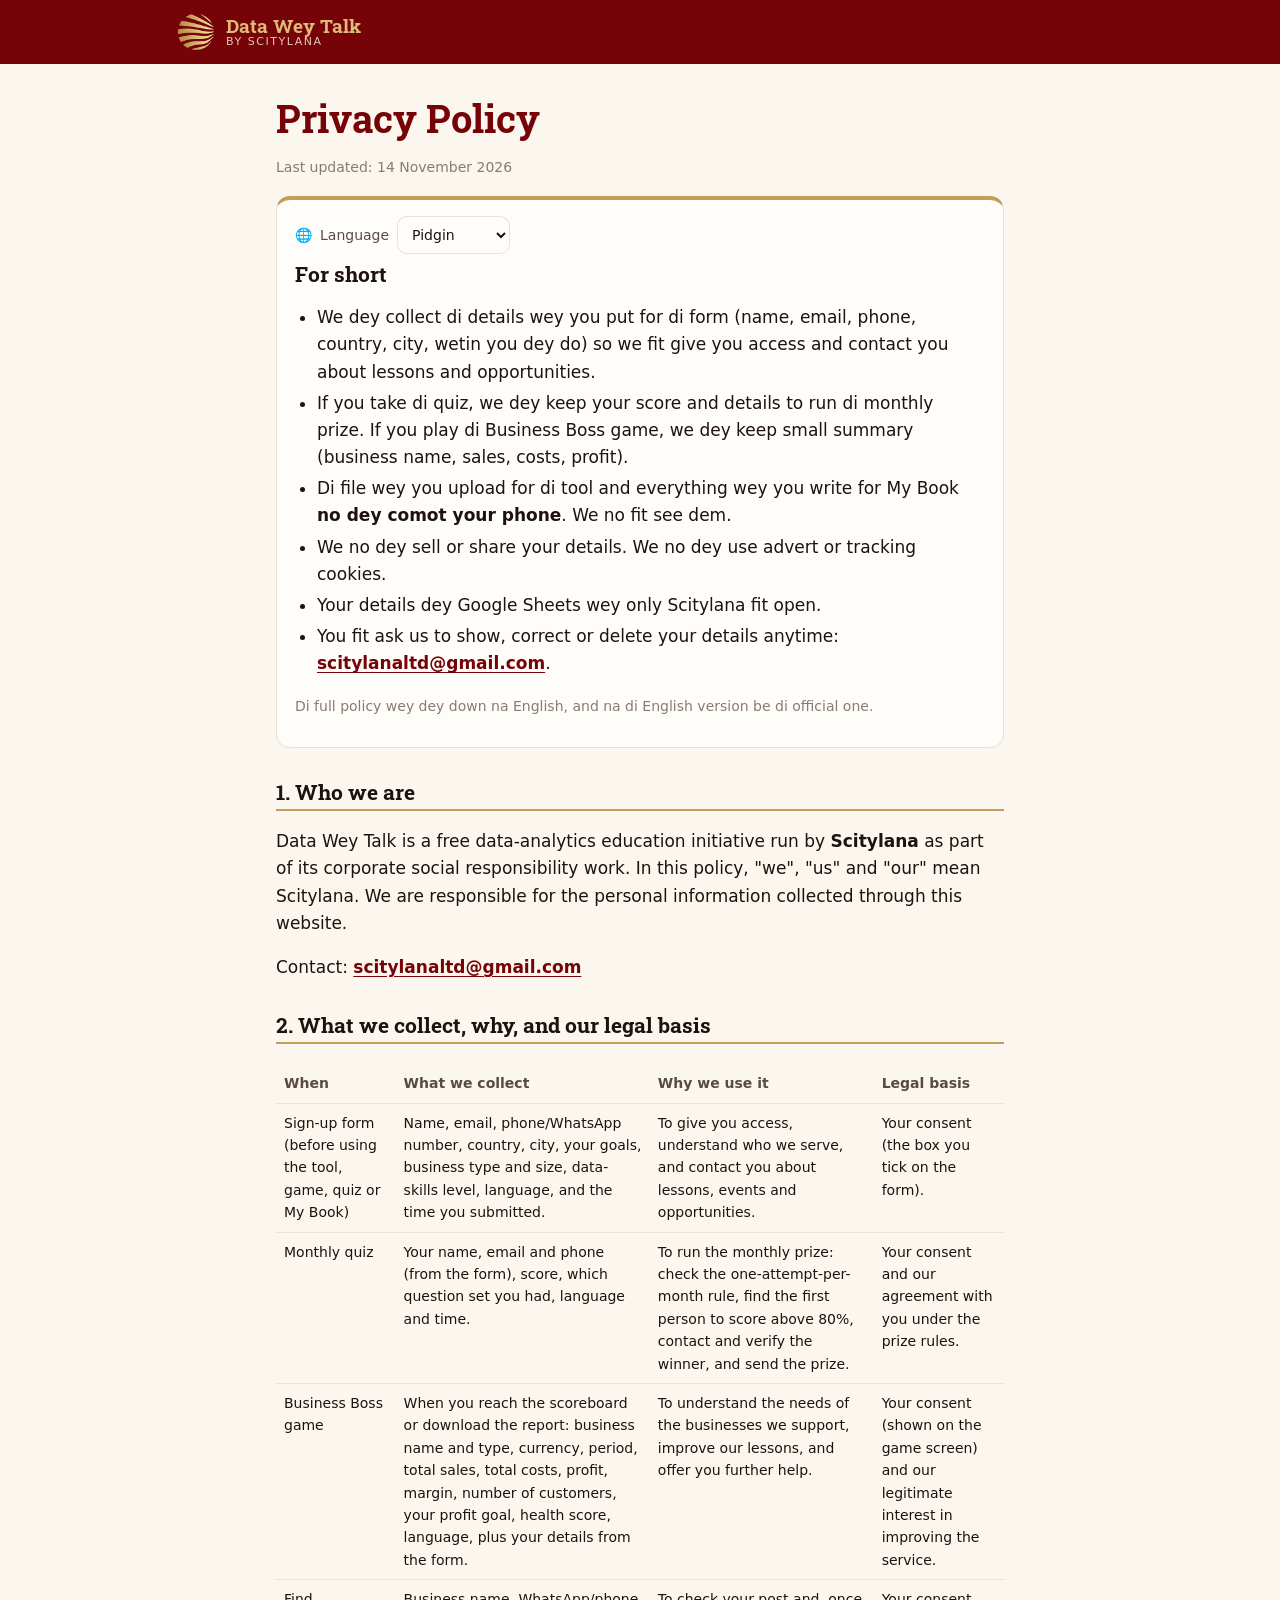
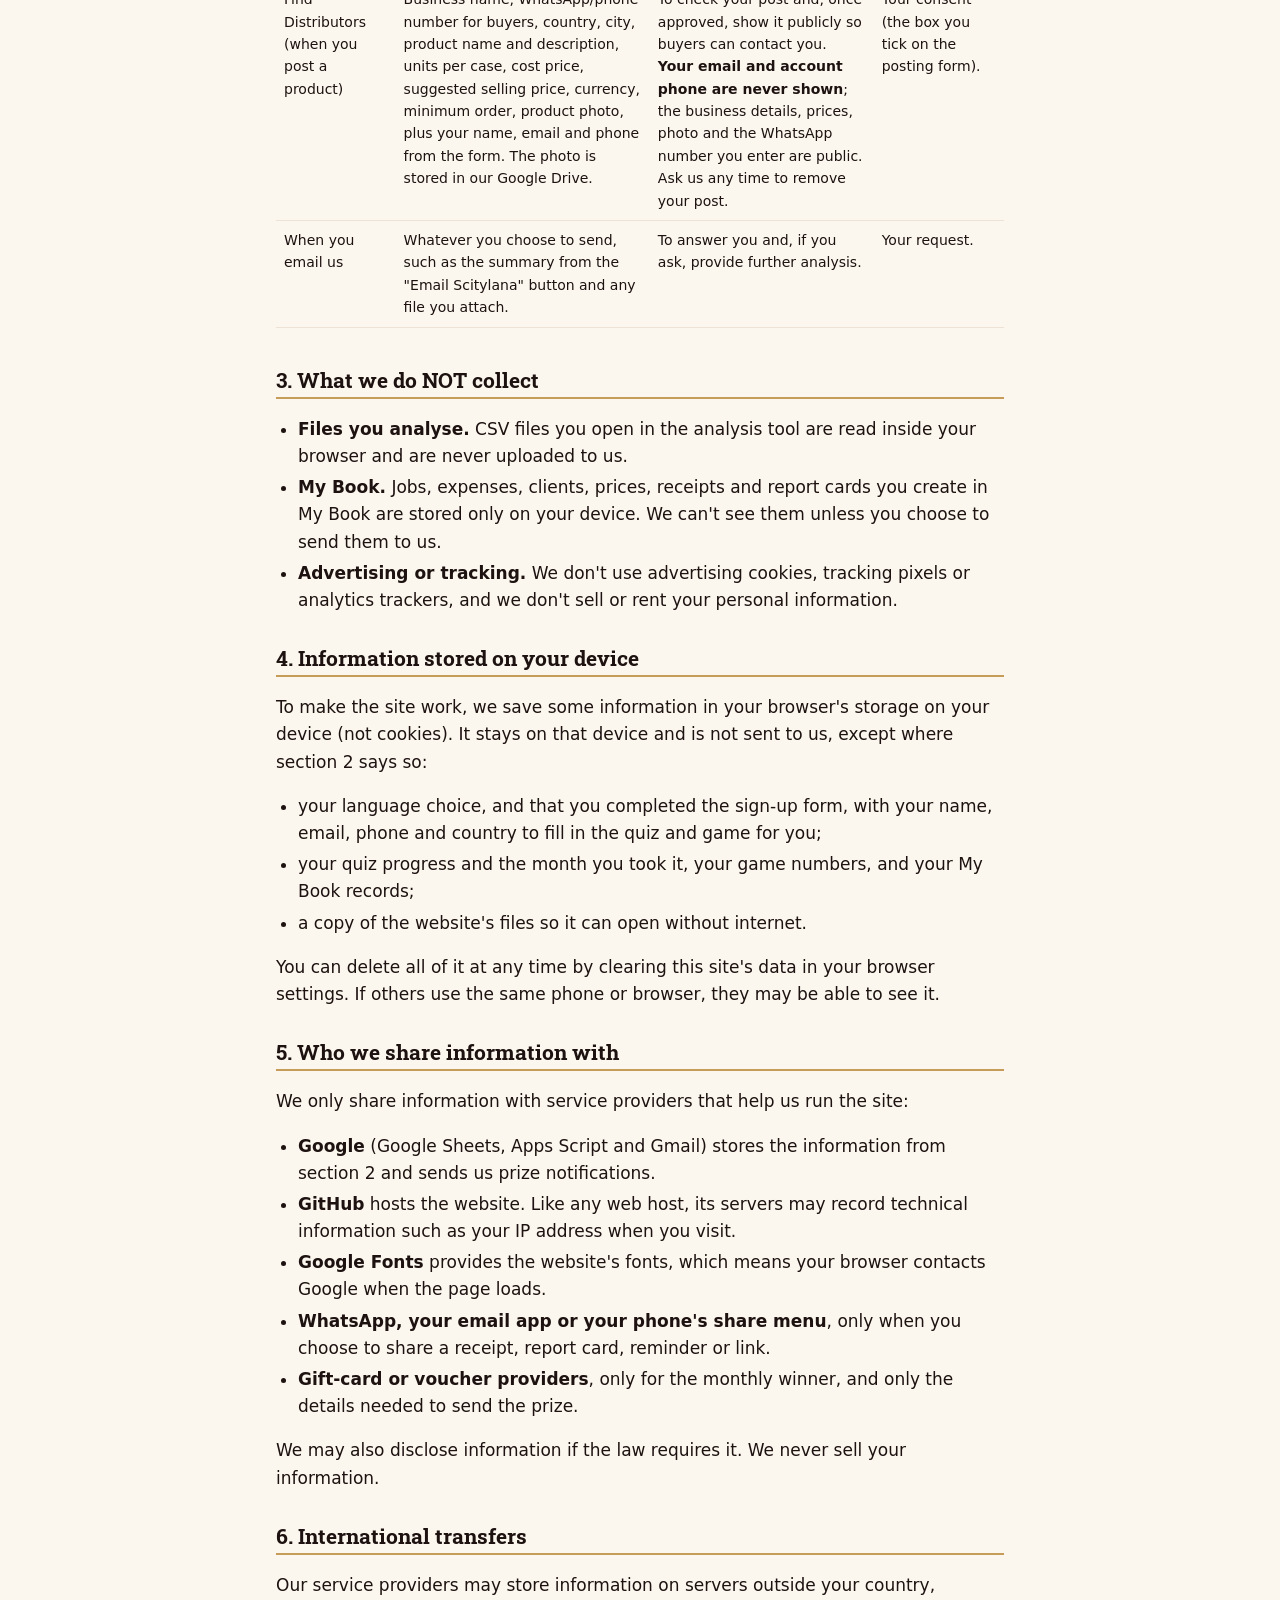
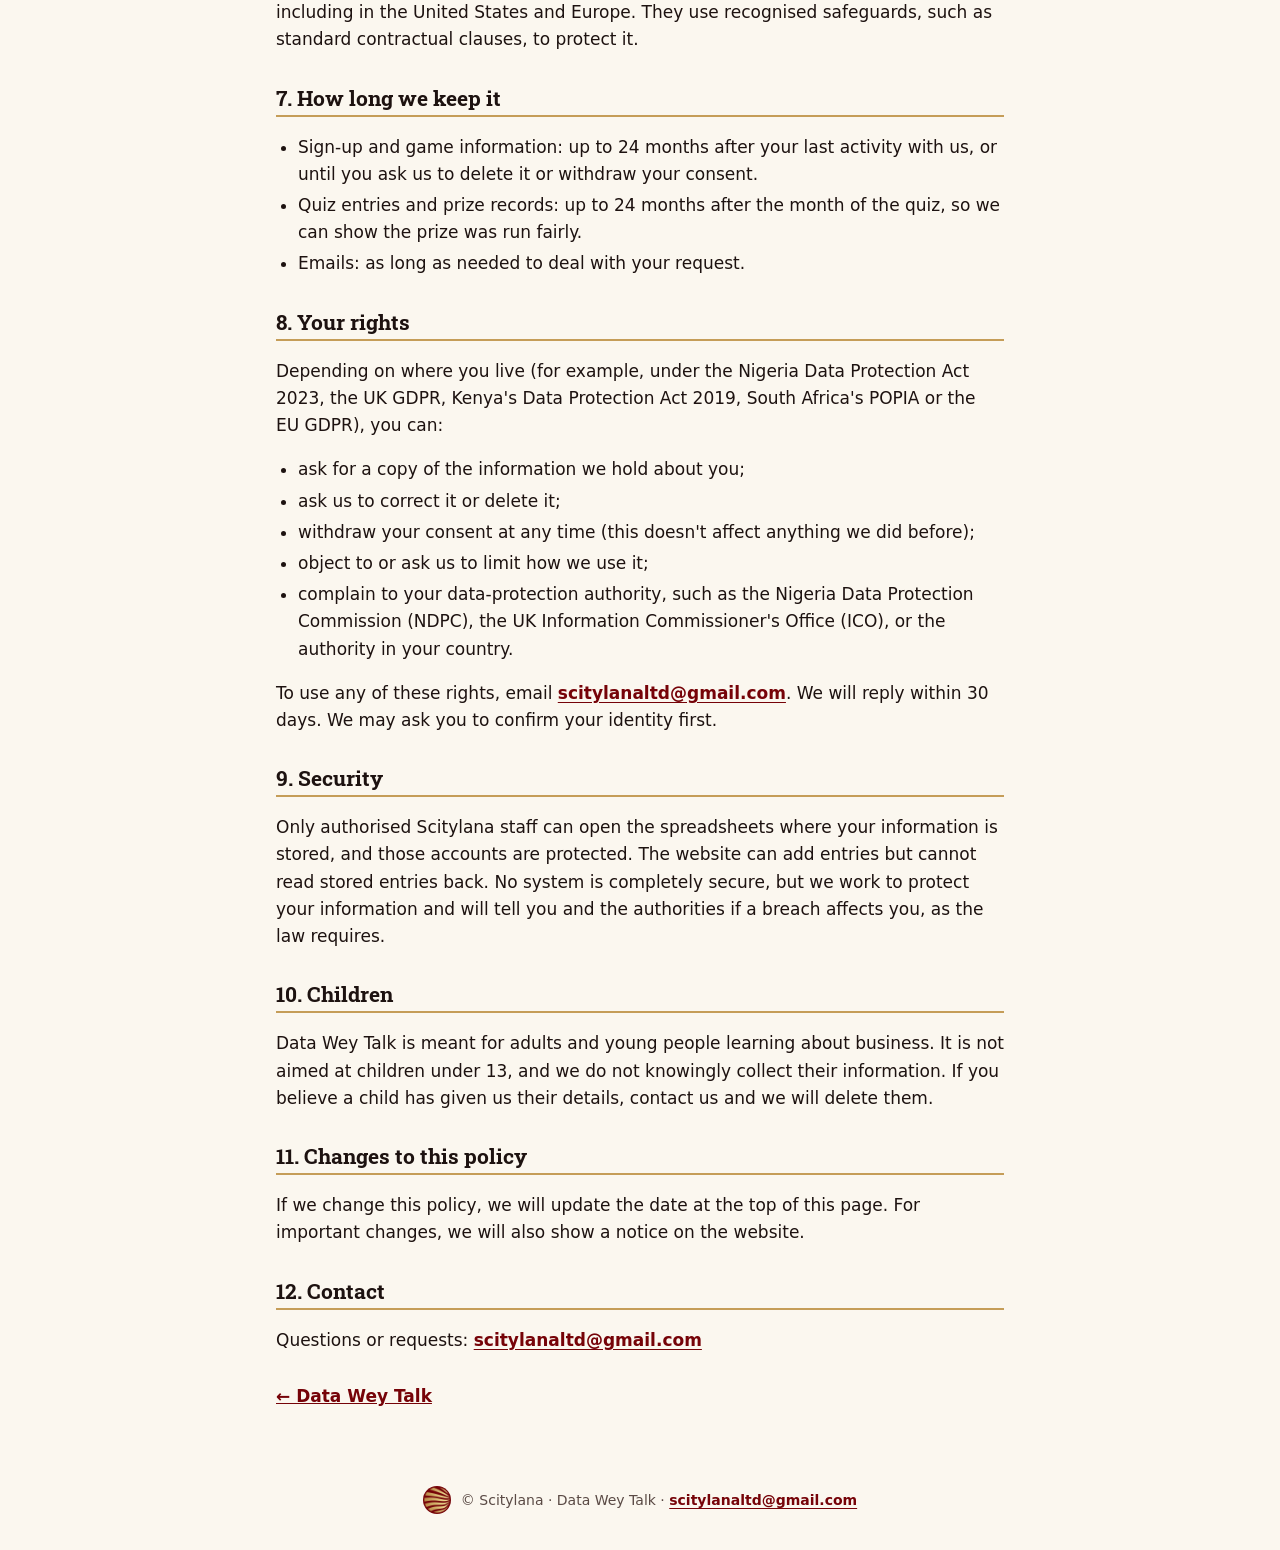
==== commit d2c9aa7c: "Find Distributors: product posts with photos, buyer earnings, and a link to the Business Game goal s" ====
--- a/privacy.html
+++ b/privacy.html
@@ -53,9 +53,9 @@
         <span aria-hidden="true">🌐</span>
         <label for="sumLang">Language</label>
         <select id="sumLang">
-          <option value="pcm">Pidgin</option><option value="en">English</option><option value="fr">Français</option><option value="pt">Português</option>
+          <option value="pcm">Pidgin</option><option value="en">English</option><option value="fr">Français</option><option value="pt">Português</option><option value="es">Español</option>
           <option value="sw">Kiswahili</option><option value="ar">العربية</option><option value="ha">Hausa</option>
-          <option value="yo">Yorùbá</option><option value="ig">Igbo</option><option value="zu">isiZulu</option><option value="ss">siSwati</option><option value="sn">chiShona</option><option value="ts">Xitsonga</option><option value="tn">Setswana</option>
+          <option value="yo">Yorùbá</option><option value="ig">Igbo</option><option value="zu">isiZulu</option><option value="ss">siSwati</option><option value="sn">chiShona</option><option value="ts">Xitsonga</option><option value="tn">Setswana</option><option value="af">Afrikaans</option><option value="ur">اردو</option><option value="tr">Türkçe</option>
         </select>
       </div>
 
@@ -239,6 +239,57 @@
           <li>O ka re kopa go go bontsha, go baakanya kgotsa go phimola dintlha tsa gago nako nngwe le nngwe: <a class="mail" href="mailto:scitylanaltd@gmail.com">scitylanaltd@gmail.com</a>.</li>
         </ul>
         <p class="meta">Pholisi e e feletseng e e kwa tlase e ka Seesimane, mme thanolo ya Seesimane ke yone ya semmuso.</p>
+      </div>
+
+      <div lang="af">
+        <h2>Kortliks</h2>
+        <ul>
+          <li>Ons versamel die besonderhede wat jy in die vorm invul (naam, e-pos, foon, land, stad, jou doelwitte) om jou toegang te gee en jou oor lesse en geleenthede te kontak.</li>
+          <li>As jy die vasvra doen, stoor ons jou telling en besonderhede om die maandelikse prys te hanteer. As jy Business Boss speel, stoor ons 'n kort opsomming (besigheidsnaam, verkope, koste, wins).</li>
+          <li>Lêers wat jy in die hulpmiddel oopmaak en alles wat jy in My Boek aanteken, <b>verlaat nooit jou toestel nie</b>. Ons kan dit nie sien nie.</li>
+          <li>Ons verkoop of deel nie jou besonderhede nie. Ons gebruik geen advertensie- of naspoorkoekies nie.</li>
+          <li>Jou besonderhede word in 'n Google Sheet gestoor wat net Scitylana kan oopmaak.</li>
+          <li>Jy kan ons enige tyd vra om jou besonderhede te wys, reg te stel of uit te vee: <a class="mail" href="mailto:scitylanaltd@gmail.com">scitylanaltd@gmail.com</a>.</li>
+        </ul>
+        <p class="meta">Die volledige beleid hieronder is in Engels, en die Engelse weergawe is die amptelike een.</p>
+      </div>
+
+      <div lang="ur" dir="rtl">
+        <h2>مختصراً</h2>
+        <ul>
+          <li>ہم فارم میں درج کی گئی تفصیلات (نام، ای میل، فون، ملک، شہر، آپ کے مقاصد) جمع کرتے ہیں تاکہ آپ کو رسائی دیں اور اسباق اور مواقع کے بارے میں رابطہ کریں۔</li>
+          <li>اگر آپ کوئز دیتے ہیں تو ماہانہ انعام کے لیے ہم آپ کا اسکور اور تفصیلات محفوظ کرتے ہیں۔ اگر آپ Business Boss کھیلتے ہیں تو ایک مختصر خلاصہ (کاروبار کا نام، فروخت، اخراجات، منافع) محفوظ کرتے ہیں۔</li>
+          <li>ٹول میں کھولی گئی فائلیں اور میری کتاب میں درج ہر چیز <b>کبھی آپ کے آلے سے باہر نہیں جاتی</b>۔ ہم انہیں نہیں دیکھ سکتے۔</li>
+          <li>ہم آپ کی تفصیلات نہ بیچتے ہیں نہ شیئر کرتے ہیں۔ ہم اشتہاری یا ٹریکنگ کوکیز استعمال نہیں کرتے۔</li>
+          <li>آپ کی تفصیلات ایک Google Sheet میں محفوظ ہیں جسے صرف Scitylana کھول سکتا ہے۔</li>
+          <li>آپ کسی بھی وقت ہم سے اپنی تفصیلات دکھانے، درست کرنے یا حذف کرنے کو کہہ سکتے ہیں: <a class="mail" href="mailto:scitylanaltd@gmail.com">scitylanaltd@gmail.com</a>۔</li>
+        </ul>
+        <p class="meta">نیچے مکمل پالیسی انگریزی میں ہے، اور انگریزی ورژن ہی سرکاری ہے۔</p>
+      </div>
+
+      <div lang="tr">
+        <h2>Kısaca</h2>
+        <ul>
+          <li>Size erişim vermek ve dersler ile fırsatlar hakkında iletişime geçmek için formda girdiğiniz bilgileri (ad, e-posta, telefon, ülke, şehir, hedefleriniz) topluyoruz.</li>
+          <li>Testi çözerseniz, aylık ödülü yürütmek için puanınızı ve bilgilerinizi saklarız. Business Boss oynarsanız kısa bir özet (işletme adı, satış, gider, kâr) saklarız.</li>
+          <li>Araçta açtığınız dosyalar ve Defterim'e kaydettiğiniz her şey <b>cihazınızdan asla çıkmaz</b>. Biz göremeyiz.</li>
+          <li>Bilgilerinizi satmayız veya paylaşmayız. Reklam ya da takip çerezi kullanmayız.</li>
+          <li>Bilgileriniz yalnızca Scitylana'nın açabildiği bir Google Sheets dosyasında saklanır.</li>
+          <li>Bilgilerinizi görmemizi, düzeltmemizi veya silmemizi istediğiniz zaman isteyebilirsiniz: <a class="mail" href="mailto:scitylanaltd@gmail.com">scitylanaltd@gmail.com</a>.</li>
+        </ul>
+        <p class="meta">Aşağıdaki tam politika İngilizcedir ve resmî olan İngilizce sürümdür.</p>
+      </div>
+      <div lang="es">
+        <h2>En resumen</h2>
+        <ul>
+          <li>Recogemos los datos que escribes en el formulario (nombre, correo, teléfono, país, ciudad, tus objetivos) para darte acceso y contactarte sobre clases y oportunidades.</li>
+          <li>Si haces el quiz, guardamos tu puntuación y tus datos para gestionar el premio mensual. Si juegas a Business Boss, guardamos un breve resumen (nombre del negocio, ventas, costos, ganancia).</li>
+          <li>Los archivos que abres en la herramienta y todo lo que registras en Mi Libro <b>nunca salen de tu dispositivo</b>. Nosotros no los vemos.</li>
+          <li>No vendemos ni compartimos tus datos. No usamos cookies de publicidad ni de seguimiento.</li>
+          <li>Tus datos se guardan en una hoja de Google Sheets que solo Scitylana puede abrir.</li>
+          <li>Puedes pedirnos en cualquier momento que te mostremos, corrijamos o borremos tus datos: <a class="mail" href="mailto:scitylanaltd@gmail.com">scitylanaltd@gmail.com</a>.</li>
+        </ul>
+        <p class="meta">La política completa de abajo está en inglés, y la versión en inglés es la oficial.</p>
       </div>
     </section>
 
@@ -262,6 +313,10 @@
         <td>When you reach the scoreboard or download the report: business name and type, currency, period, total sales, total costs, profit, margin, number of customers, your profit goal, health score, language, plus your details from the form.</td>
         <td>To understand the needs of the businesses we support, improve our lessons, and offer you further help.</td>
         <td>Your consent (shown on the game screen) and our legitimate interest in improving the service.</td></tr>
+      <tr><td>Find Distributors (when you post a product)</td>
+        <td>Business name, WhatsApp/phone number for buyers, country, city, product name and description, units per case, cost price, suggested selling price, currency, minimum order, product photo, plus your name, email and phone from the form. The photo is stored in our Google Drive.</td>
+        <td>To check your post and, once approved, show it publicly so buyers can contact you. <b>Your email and account phone are never shown</b>; the business details, prices, photo and the WhatsApp number you enter are public. Ask us any time to remove your post.</td>
+        <td>Your consent (the box you tick on the posting form).</td></tr>
       <tr><td>When you email us</td>
         <td>Whatever you choose to send, such as the summary from the "Email Scitylana" button and any file you attach.</td>
         <td>To answer you and, if you ask, provide further analysis.</td>
--- a/styles.css
+++ b/styles.css
@@ -644,3 +644,66 @@
   .en-sum { margin-inline-start: 0; width: 100%; }
   .tool-mode button { padding: 8px 12px; font-size: 14px; }
 }
+
+/* ---------- Sign-up gate ---------- */
+.unlock {
+  background: var(--page); border: 1px solid var(--gold); border-radius: var(--radius);
+  padding: 16px 18px; margin: 0 0 20px; text-align: center;
+}
+.unlock h2 { margin: 0 0 10px; }
+.unlock-list {
+  list-style: none; padding: 0; margin: 0 0 10px;
+  display: grid; grid-template-columns: repeat(2, minmax(0, 1fr)); gap: 8px;
+}
+.unlock-list li {
+  background: var(--surface); border: 1px solid var(--border); border-radius: 10px;
+  padding: 10px 8px; font-weight: 600;
+}
+.unlock .muted { margin: 0; }
+.sv-title { font-size: clamp(18px, 4vw, 22px); margin: 0; }
+.lock-card {
+  text-align: center; background: var(--page); border: 1px dashed var(--gold);
+  border-radius: var(--radius); padding: 22px 18px; max-width: 520px; margin: 0 auto;
+}
+.lock-card .lock-ico { font-size: 34px; margin: 0 0 6px; line-height: 1; }
+.lock-card p { margin: 0 0 14px; }
+html.locked .subnav a.lockable::after { content: " 🔒"; font-size: .85em; }
+.unlock-open { color: var(--link); font-weight: 600; }
+
+/* ---------- Find Distributors ---------- */
+.dist-box { max-width: 1040px; }
+.ds-bar { display: flex; flex-wrap: wrap; gap: 10px; align-items: center; margin-bottom: 18px; }
+.ds-bar input[type="search"], .ds-bar select, .ds-form select, .ds-form textarea {
+  font: inherit; font-weight: 400; color: var(--ink); background: var(--surface);
+  border: 1px solid var(--axis); border-radius: 10px; padding: 10px; min-height: 44px; }
+.ds-bar input[type="search"] { flex: 1 1 220px; min-width: 0; }
+.ds-bar .btn { white-space: nowrap; }
+.ds-form textarea { width: 100%; resize: vertical; }
+.ds-grid { display: grid; grid-template-columns: repeat(auto-fill, minmax(280px, 1fr)); gap: 16px; }
+.ds-card { border: 1px solid var(--border); border-radius: var(--radius); background: var(--surface); overflow: hidden; display: flex; flex-direction: column; }
+.ds-img { aspect-ratio: 4 / 3; background: var(--page); display: grid; place-items: center; font-size: 48px; }
+.ds-img img { width: 100%; height: 100%; object-fit: cover; display: block; }
+.ds-body { padding: 14px 16px 16px; display: grid; gap: 8px; }
+.ds-body h3 { margin: 0; font-family: var(--slab); font-size: 19px; }
+.ds-body p { margin: 0; }
+.ds-who { color: var(--muted); font-size: 14px; font-weight: 600; }
+.ds-desc { font-size: 14px; }
+.ds-nums { margin: 0; display: grid; gap: 6px; border-top: 1px solid var(--grid); padding-top: 8px; }
+.ds-nums div { display: flex; justify-content: space-between; gap: 10px; font-size: 14px; }
+.ds-nums dt { color: var(--muted); }
+.ds-nums dd { margin: 0; font-weight: 600; text-align: end; font-variant-numeric: tabular-nums; }
+.ds-earn dd { font-size: 16px; font-weight: 800; }
+.ds-earn.up dd { color: var(--up); } .ds-earn.down dd { color: var(--down); }
+.ds-calc { display: grid; grid-template-columns: 120px 1fr; gap: 10px; align-items: end; background: var(--page); border-radius: 10px; padding: 10px; }
+.ds-calc p { font-size: 14px; display: grid; } .ds-calc b { font-size: 18px; color: var(--up); font-variant-numeric: tabular-nums; }
+.ds-acts { display: flex; flex-wrap: wrap; gap: 8px; align-items: center; }
+.ds-acts .chip.wa { min-height: 40px; text-decoration: none; padding: 6px 12px; }
+.ds-msg { text-align: center; padding: 24px 8px; }
+.ds-safety { margin: 18px 0 0; padding: 10px 14px; border-inline-start: 3px solid var(--gold); background: var(--page); border-radius: 8px; }
+.ds-form h3 { margin-top: 0; font-family: var(--slab); }
+.ds-preview-row { display: flex; gap: 12px; align-items: center; margin-bottom: 8px; }
+.ds-thumb { width: 96px; height: 72px; object-fit: cover; border-radius: 8px; border: 1px solid var(--border); }
+.ds-back { margin-top: 12px; }
+@media (max-width: 640px) { .ds-form .grid2 { grid-template-columns: 1fr; } .ds-bar .btn { width: 100%; } }
+.ds-bar select { width: auto; flex: 0 1 200px; }
+@media (max-width: 640px) { .ds-bar select { flex: 1 1 100%; } }
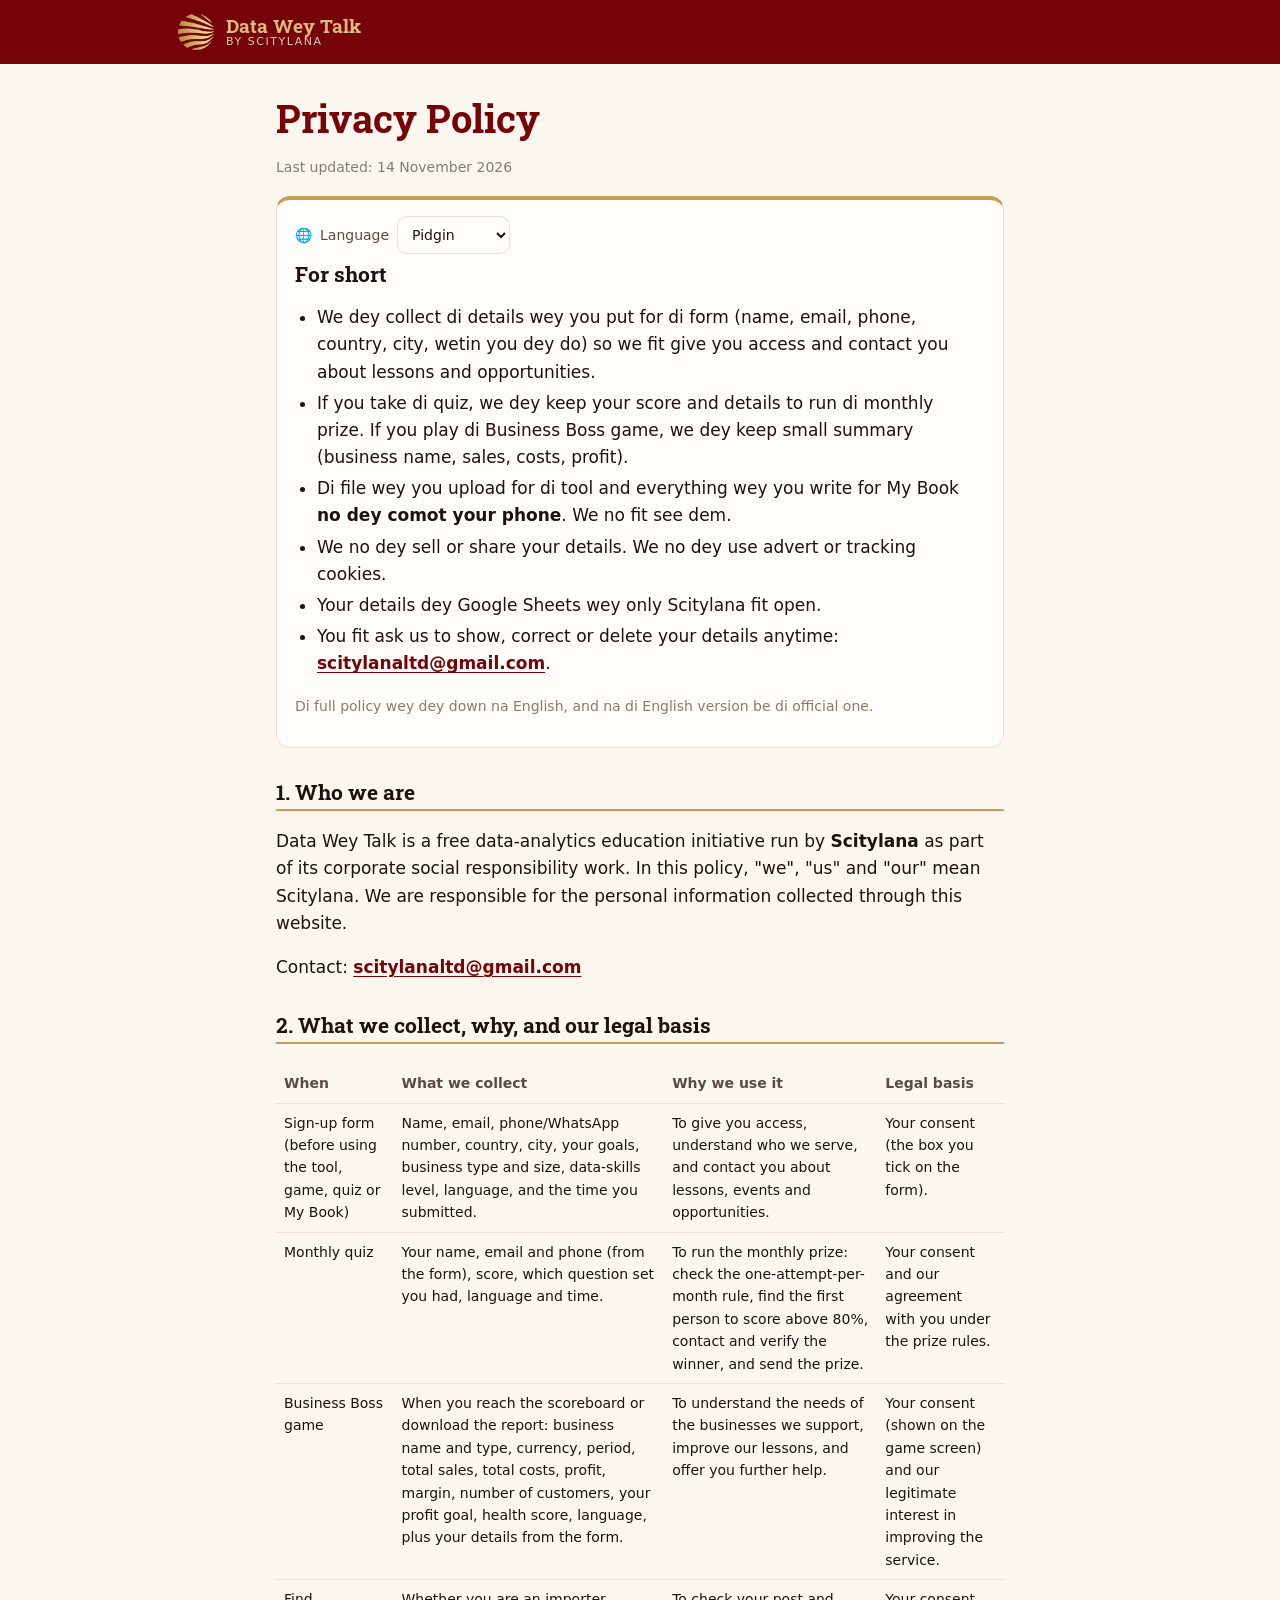
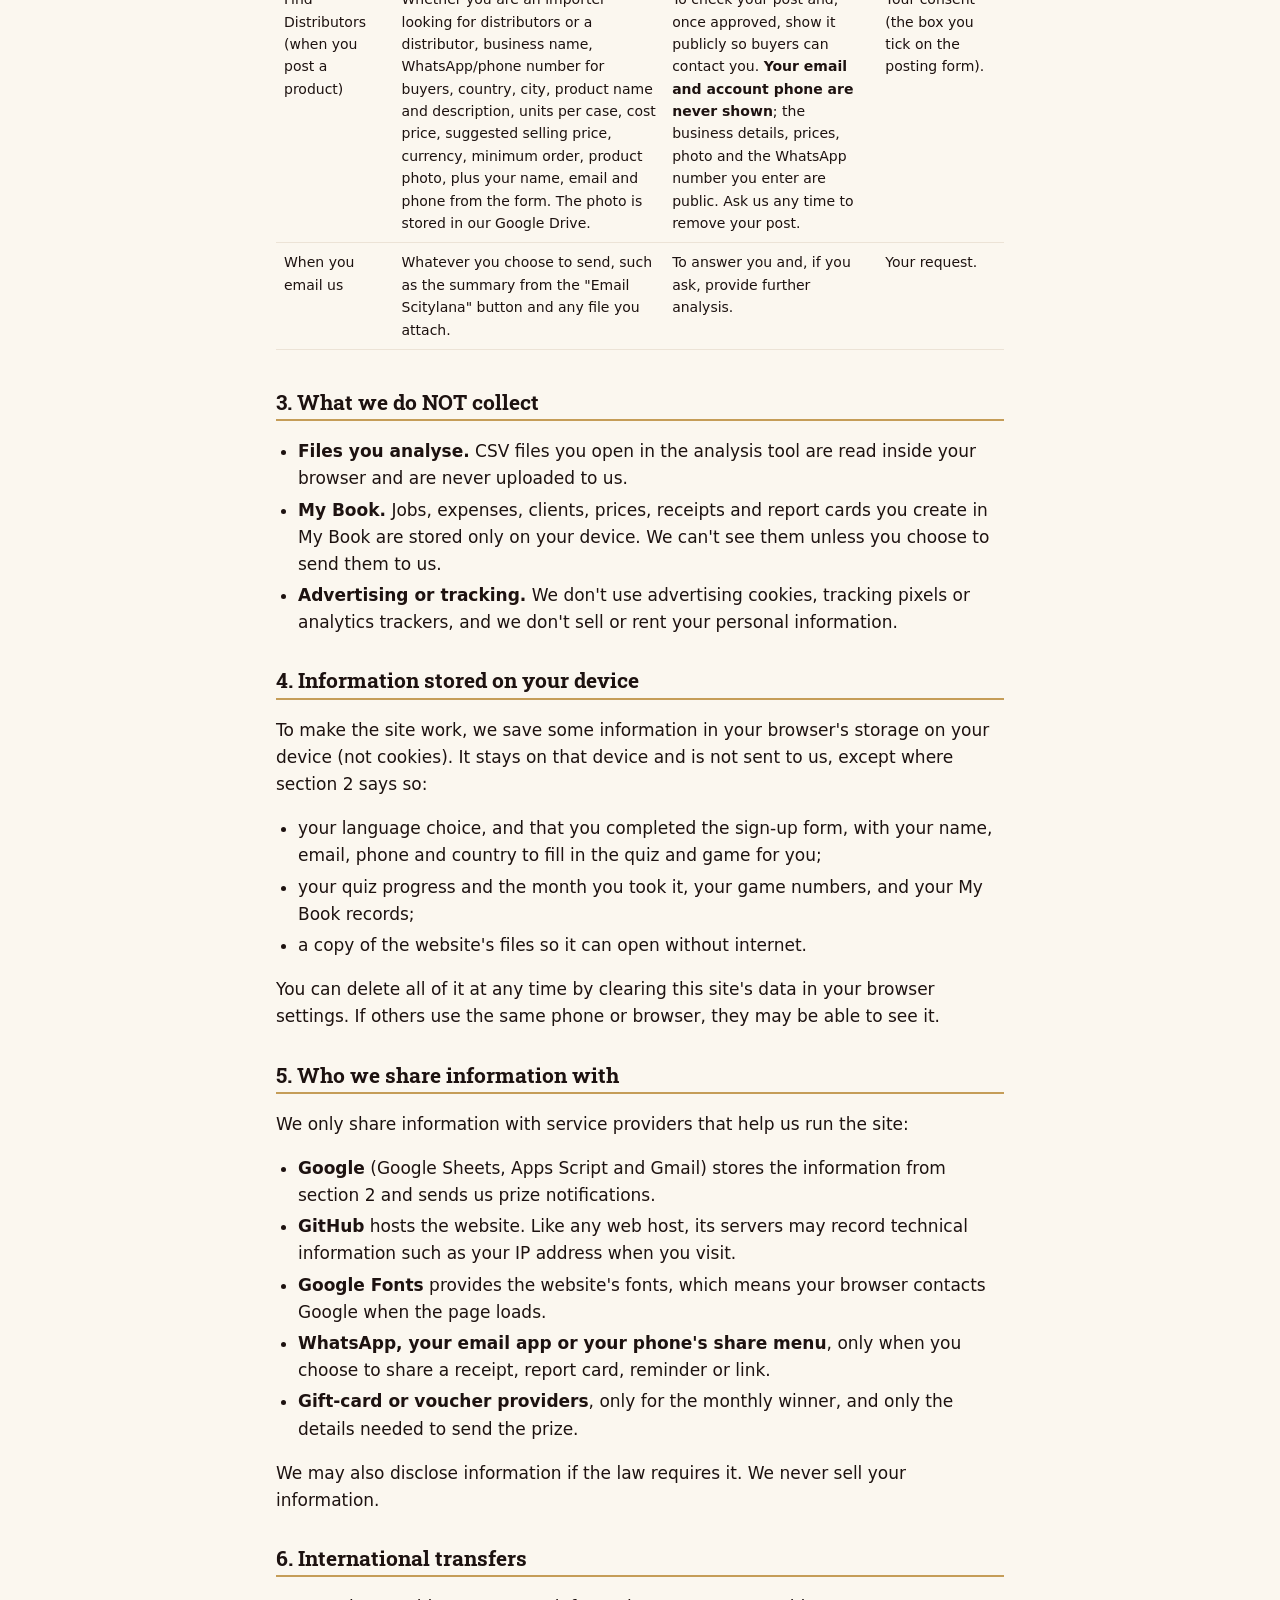
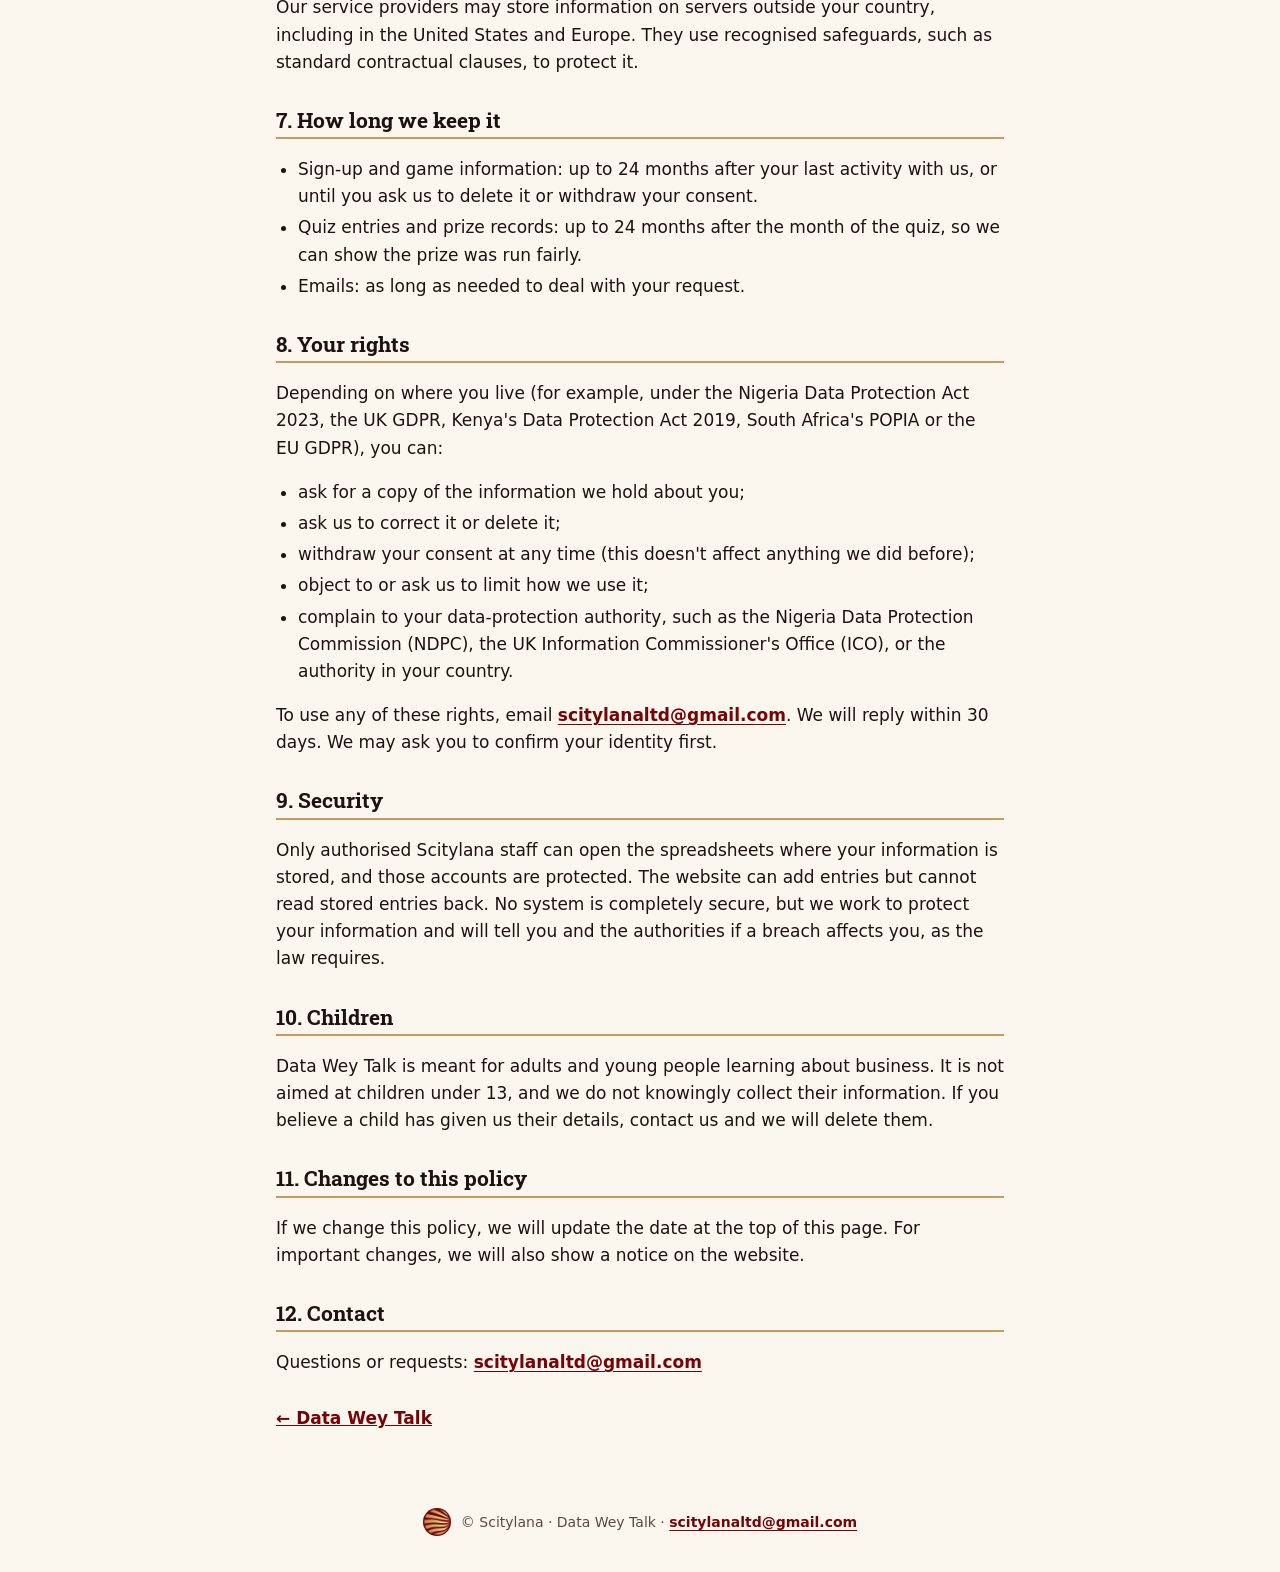
==== commit 755f1a72: "Find Distributors: posters choose importer (looking for distributors) or distributor Form asks who i" ====
--- a/privacy.html
+++ b/privacy.html
@@ -314,7 +314,7 @@
         <td>To understand the needs of the businesses we support, improve our lessons, and offer you further help.</td>
         <td>Your consent (shown on the game screen) and our legitimate interest in improving the service.</td></tr>
       <tr><td>Find Distributors (when you post a product)</td>
-        <td>Business name, WhatsApp/phone number for buyers, country, city, product name and description, units per case, cost price, suggested selling price, currency, minimum order, product photo, plus your name, email and phone from the form. The photo is stored in our Google Drive.</td>
+        <td>Whether you are an importer looking for distributors or a distributor, business name, WhatsApp/phone number for buyers, country, city, product name and description, units per case, cost price, suggested selling price, currency, minimum order, product photo, plus your name, email and phone from the form. The photo is stored in our Google Drive.</td>
         <td>To check your post and, once approved, show it publicly so buyers can contact you. <b>Your email and account phone are never shown</b>; the business details, prices, photo and the WhatsApp number you enter are public. Ask us any time to remove your post.</td>
         <td>Your consent (the box you tick on the posting form).</td></tr>
       <tr><td>When you email us</td>
--- a/styles.css
+++ b/styles.css
@@ -707,3 +707,7 @@
 @media (max-width: 640px) { .ds-form .grid2 { grid-template-columns: 1fr; } .ds-bar .btn { width: 100%; } }
 .ds-bar select { width: auto; flex: 0 1 200px; }
 @media (max-width: 640px) { .ds-bar select { flex: 1 1 100%; } }
+.ds-badge { font-size: 12px; font-weight: 800; letter-spacing: .04em; text-transform: uppercase; color: var(--muted); }
+.ds-badge.imp { color: var(--accent); }
+.ds-role { border: 0; padding: 0; margin: 0 0 14px; display: grid; gap: 8px; }
+.ds-role legend { font-size: 14px; font-weight: 700; margin-bottom: 6px; padding: 0; }
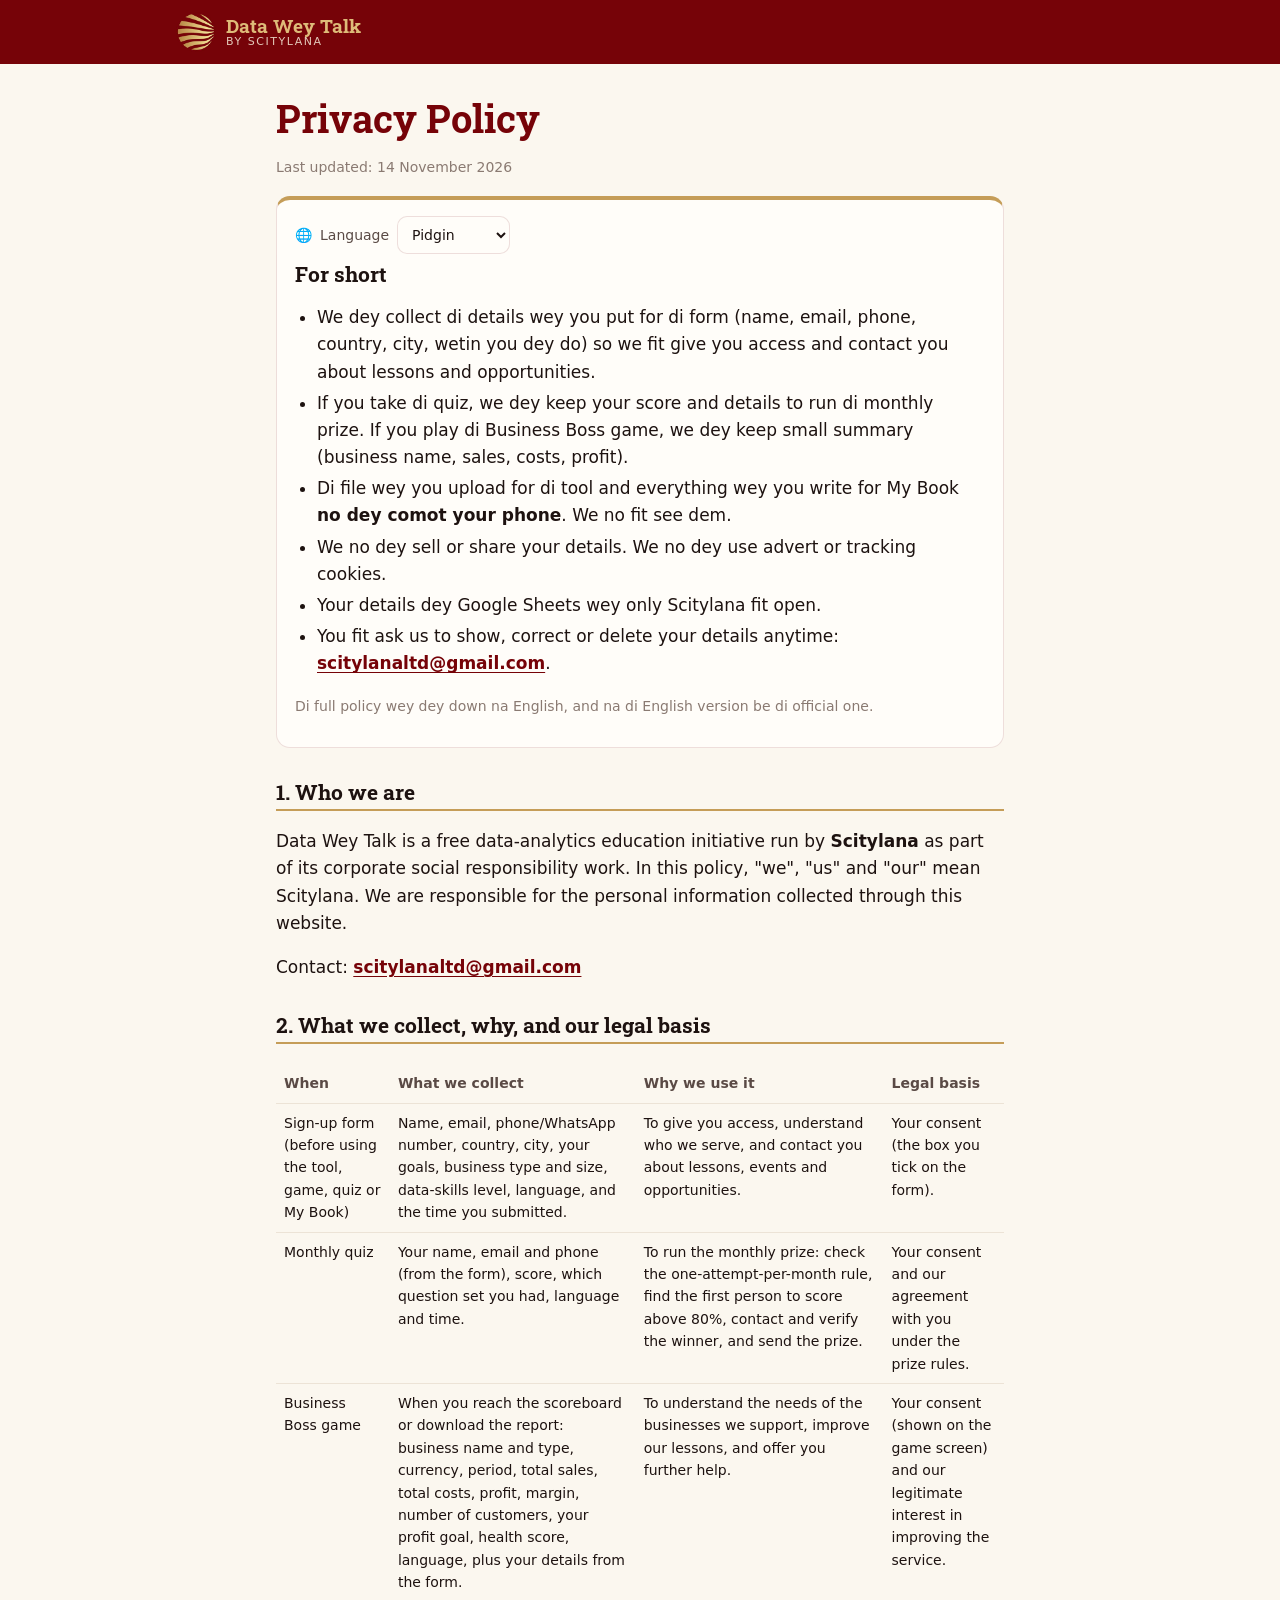
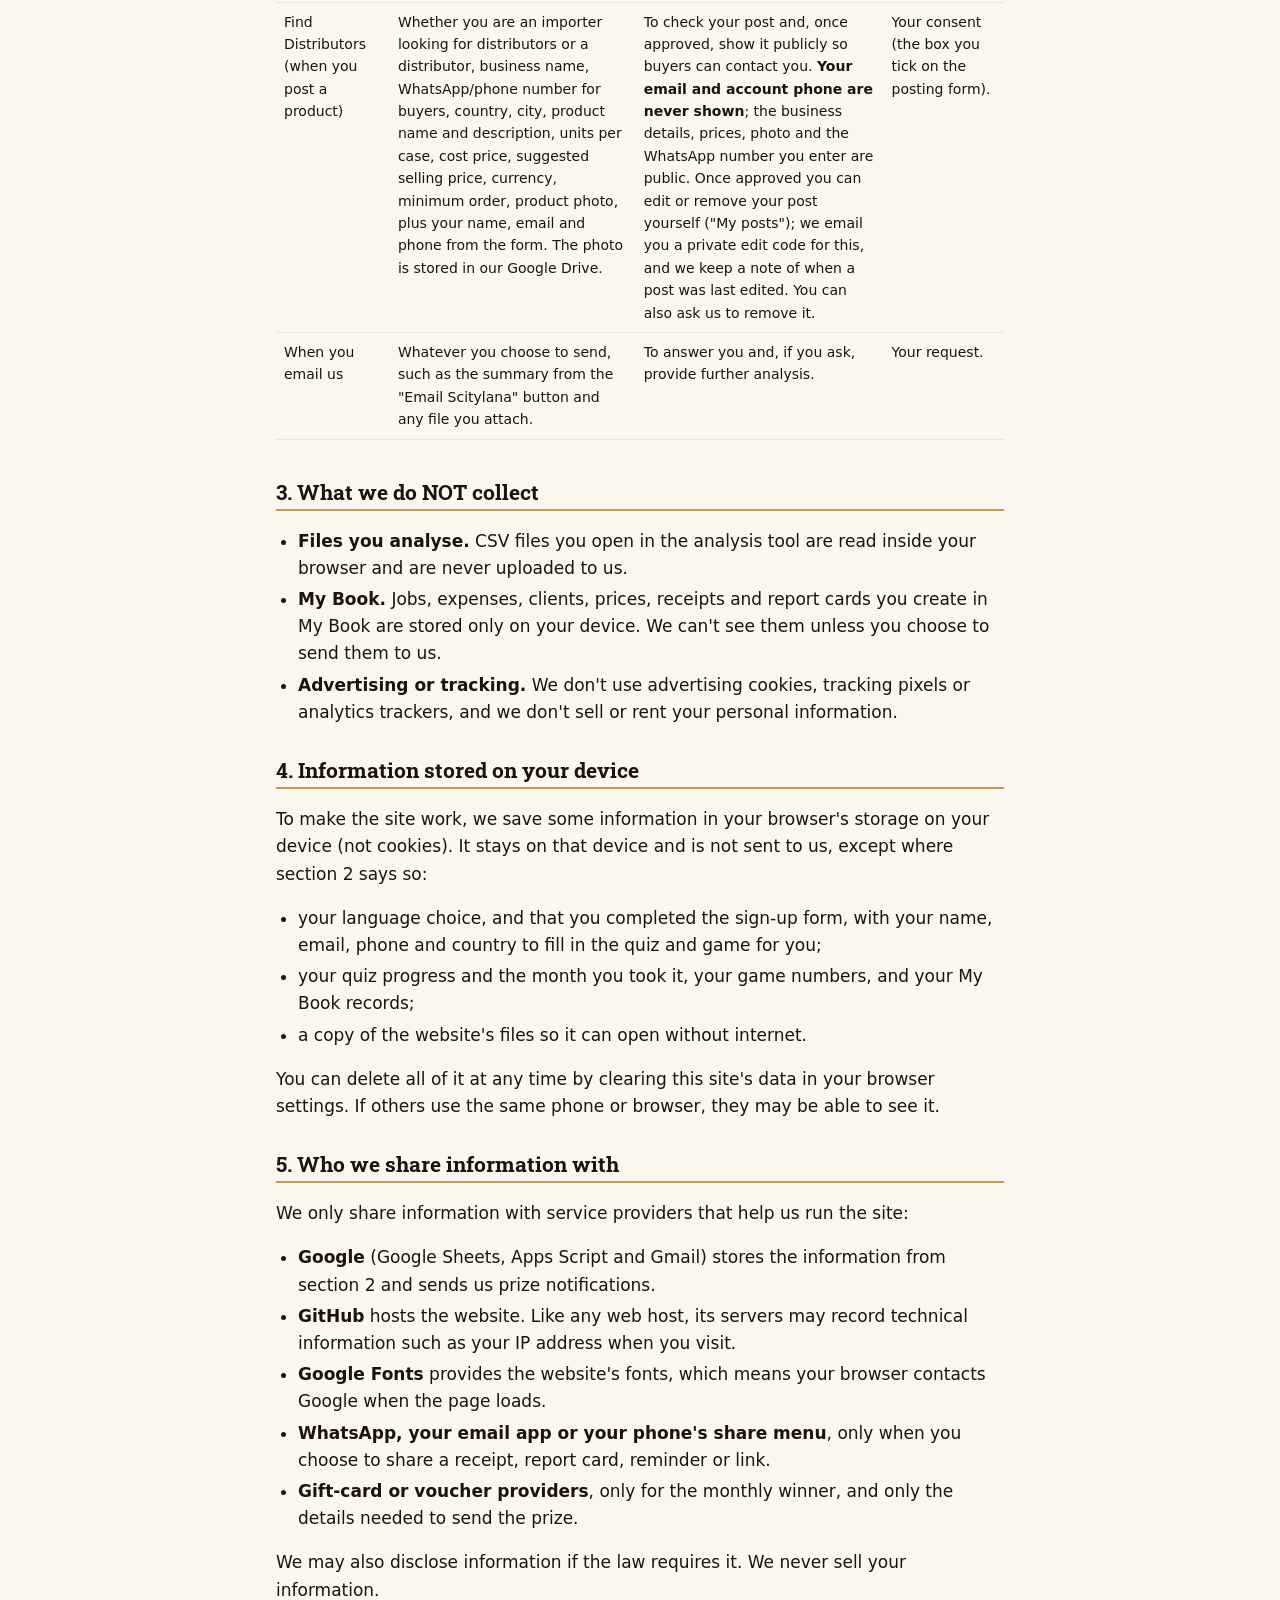
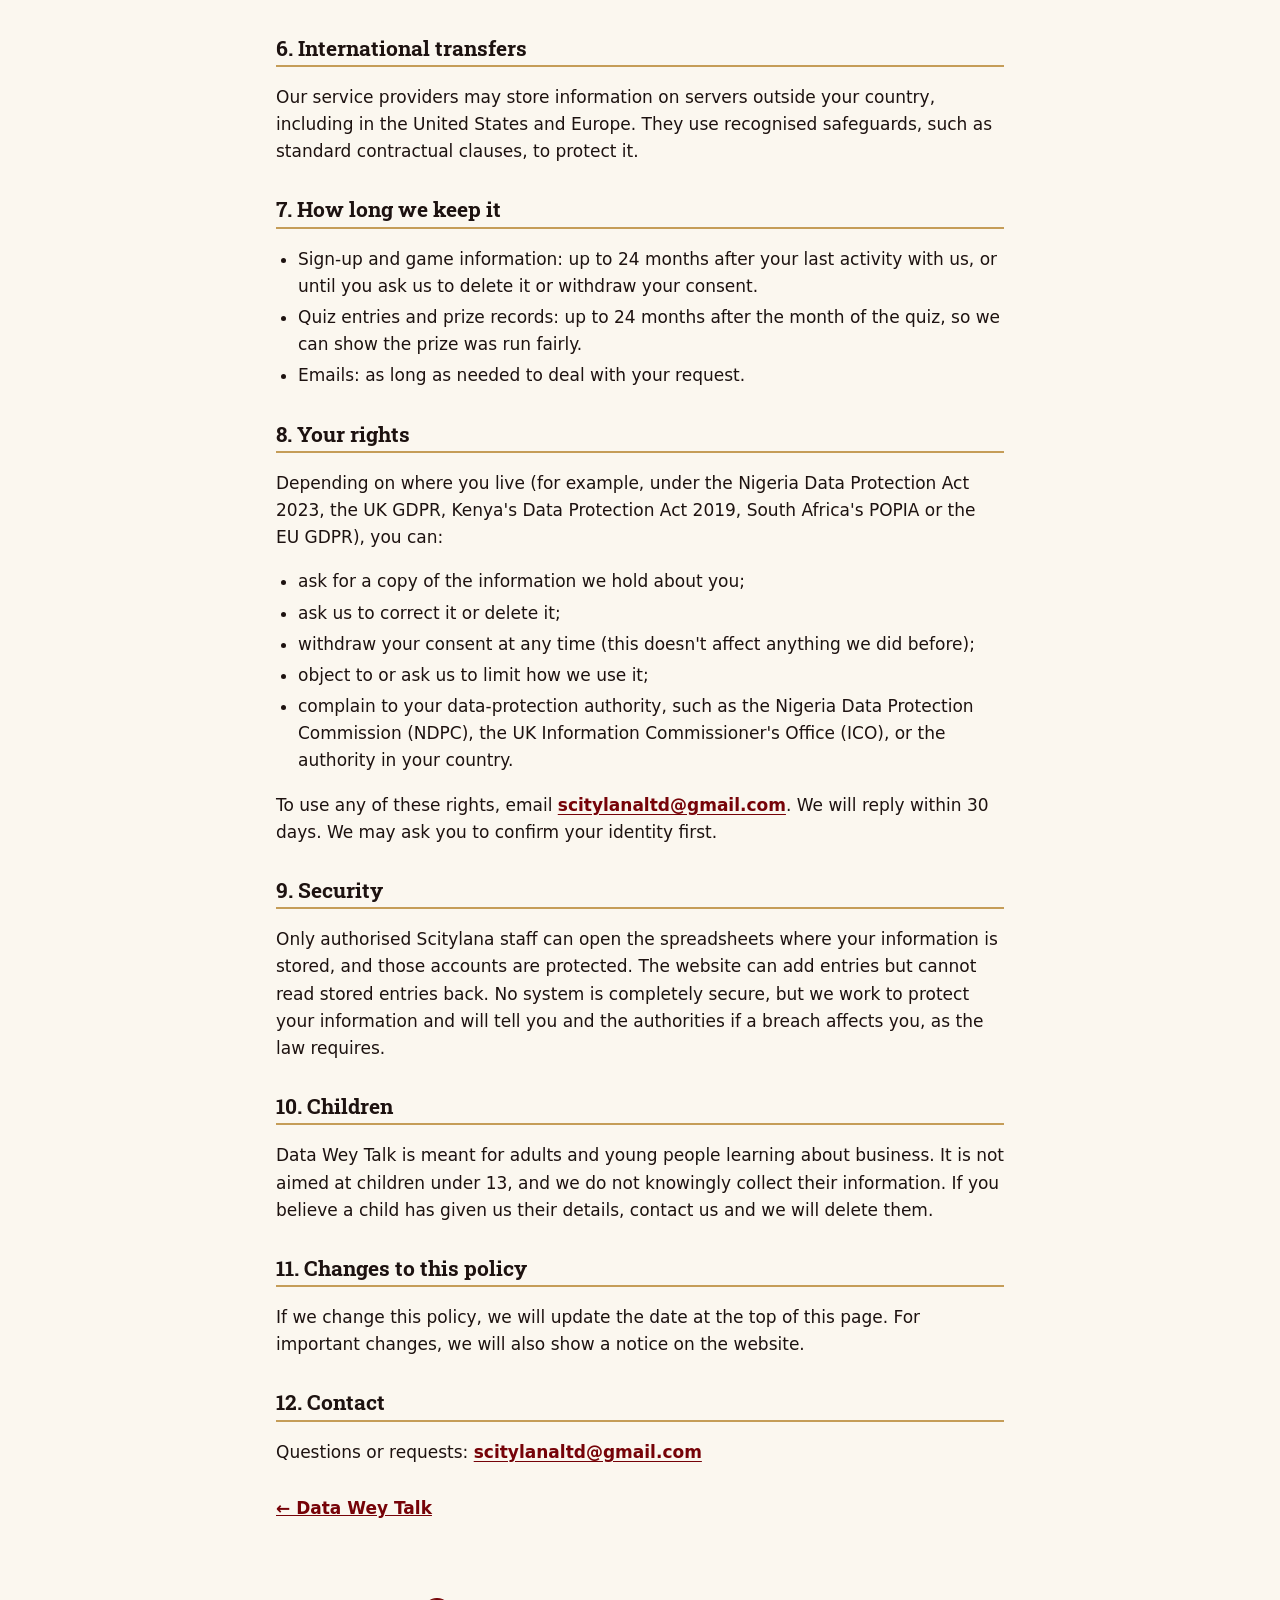
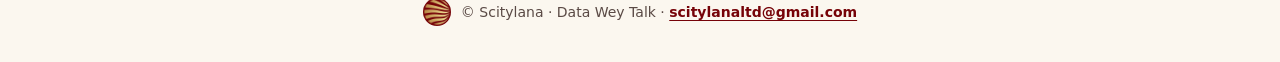
==== commit 8bb4b5a6: "Find Distributors: My posts — posters edit or remove their own approved posts Needs the same email +" ====
--- a/privacy.html
+++ b/privacy.html
@@ -315,7 +315,7 @@
         <td>Your consent (shown on the game screen) and our legitimate interest in improving the service.</td></tr>
       <tr><td>Find Distributors (when you post a product)</td>
         <td>Whether you are an importer looking for distributors or a distributor, business name, WhatsApp/phone number for buyers, country, city, product name and description, units per case, cost price, suggested selling price, currency, minimum order, product photo, plus your name, email and phone from the form. The photo is stored in our Google Drive.</td>
-        <td>To check your post and, once approved, show it publicly so buyers can contact you. <b>Your email and account phone are never shown</b>; the business details, prices, photo and the WhatsApp number you enter are public. Ask us any time to remove your post.</td>
+        <td>To check your post and, once approved, show it publicly so buyers can contact you. <b>Your email and account phone are never shown</b>; the business details, prices, photo and the WhatsApp number you enter are public. Once approved you can edit or remove your post yourself ("My posts"); we email you a private edit code for this, and we keep a note of when a post was last edited. You can also ask us to remove it.</td>
         <td>Your consent (the box you tick on the posting form).</td></tr>
       <tr><td>When you email us</td>
         <td>Whatever you choose to send, such as the summary from the "Email Scitylana" button and any file you attach.</td>
--- a/styles.css
+++ b/styles.css
@@ -711,3 +711,11 @@
 .ds-badge.imp { color: var(--accent); }
 .ds-role { border: 0; padding: 0; margin: 0 0 14px; display: grid; gap: 8px; }
 .ds-role legend { font-size: 14px; font-weight: 700; margin-bottom: 6px; padding: 0; }
+.ds-mine-t { font-family: var(--slab); margin-top: 0; }
+.ds-mine { list-style: none; margin: 0; padding: 0; display: grid; gap: 10px; }
+.ds-mine li { display: flex; flex-wrap: wrap; gap: 12px; align-items: center; border: 1px solid var(--border); border-radius: 12px; padding: 10px 12px; background: var(--surface); }
+.ds-mine li > div:first-of-type { flex: 1 1 180px; min-width: 0; }
+.ds-noimg { display: grid; place-items: center; font-size: 30px; background: var(--page); }
+.ds-status { font-size: 13px; font-weight: 700; }
+.ds-status.live { color: var(--up); } .ds-status.pending { color: var(--muted); } .ds-status.removed { color: var(--down); }
+.ds-key input { font-family: ui-monospace, Menlo, monospace; letter-spacing: .1em; text-transform: uppercase; }
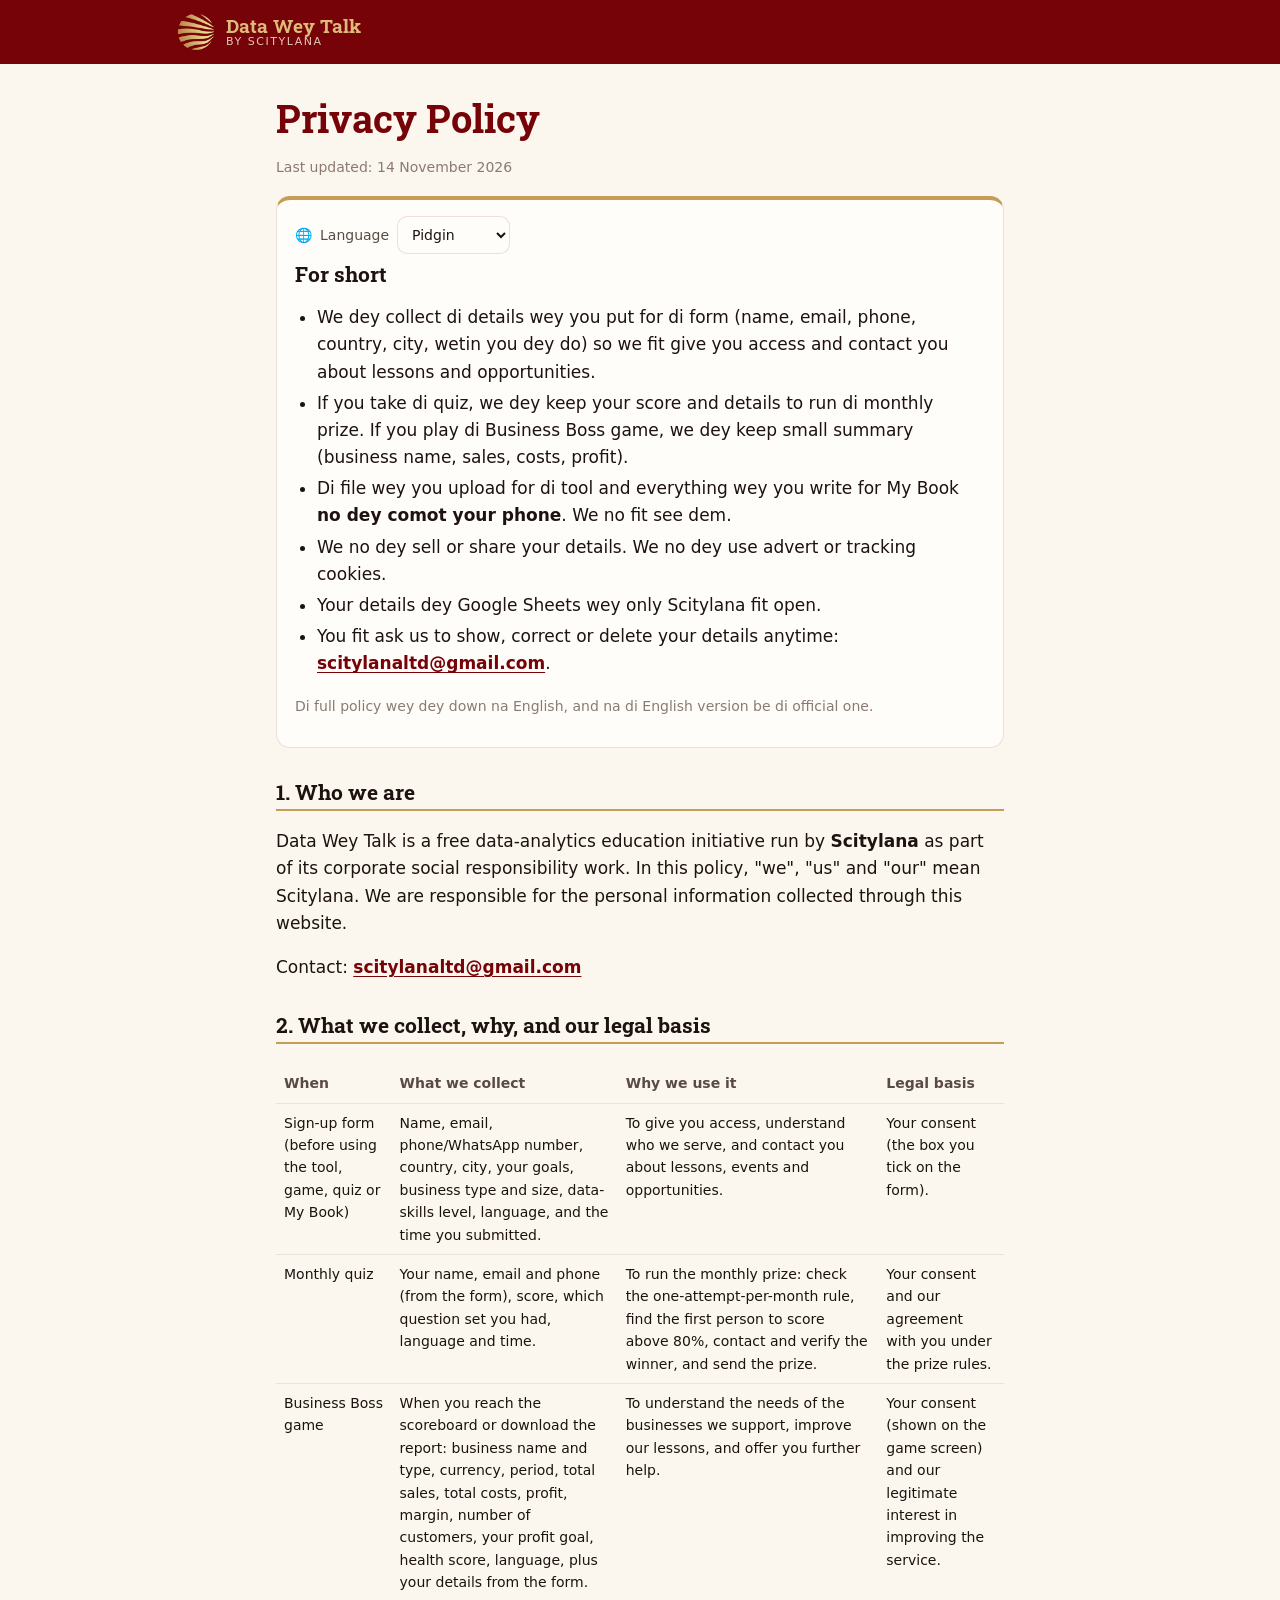
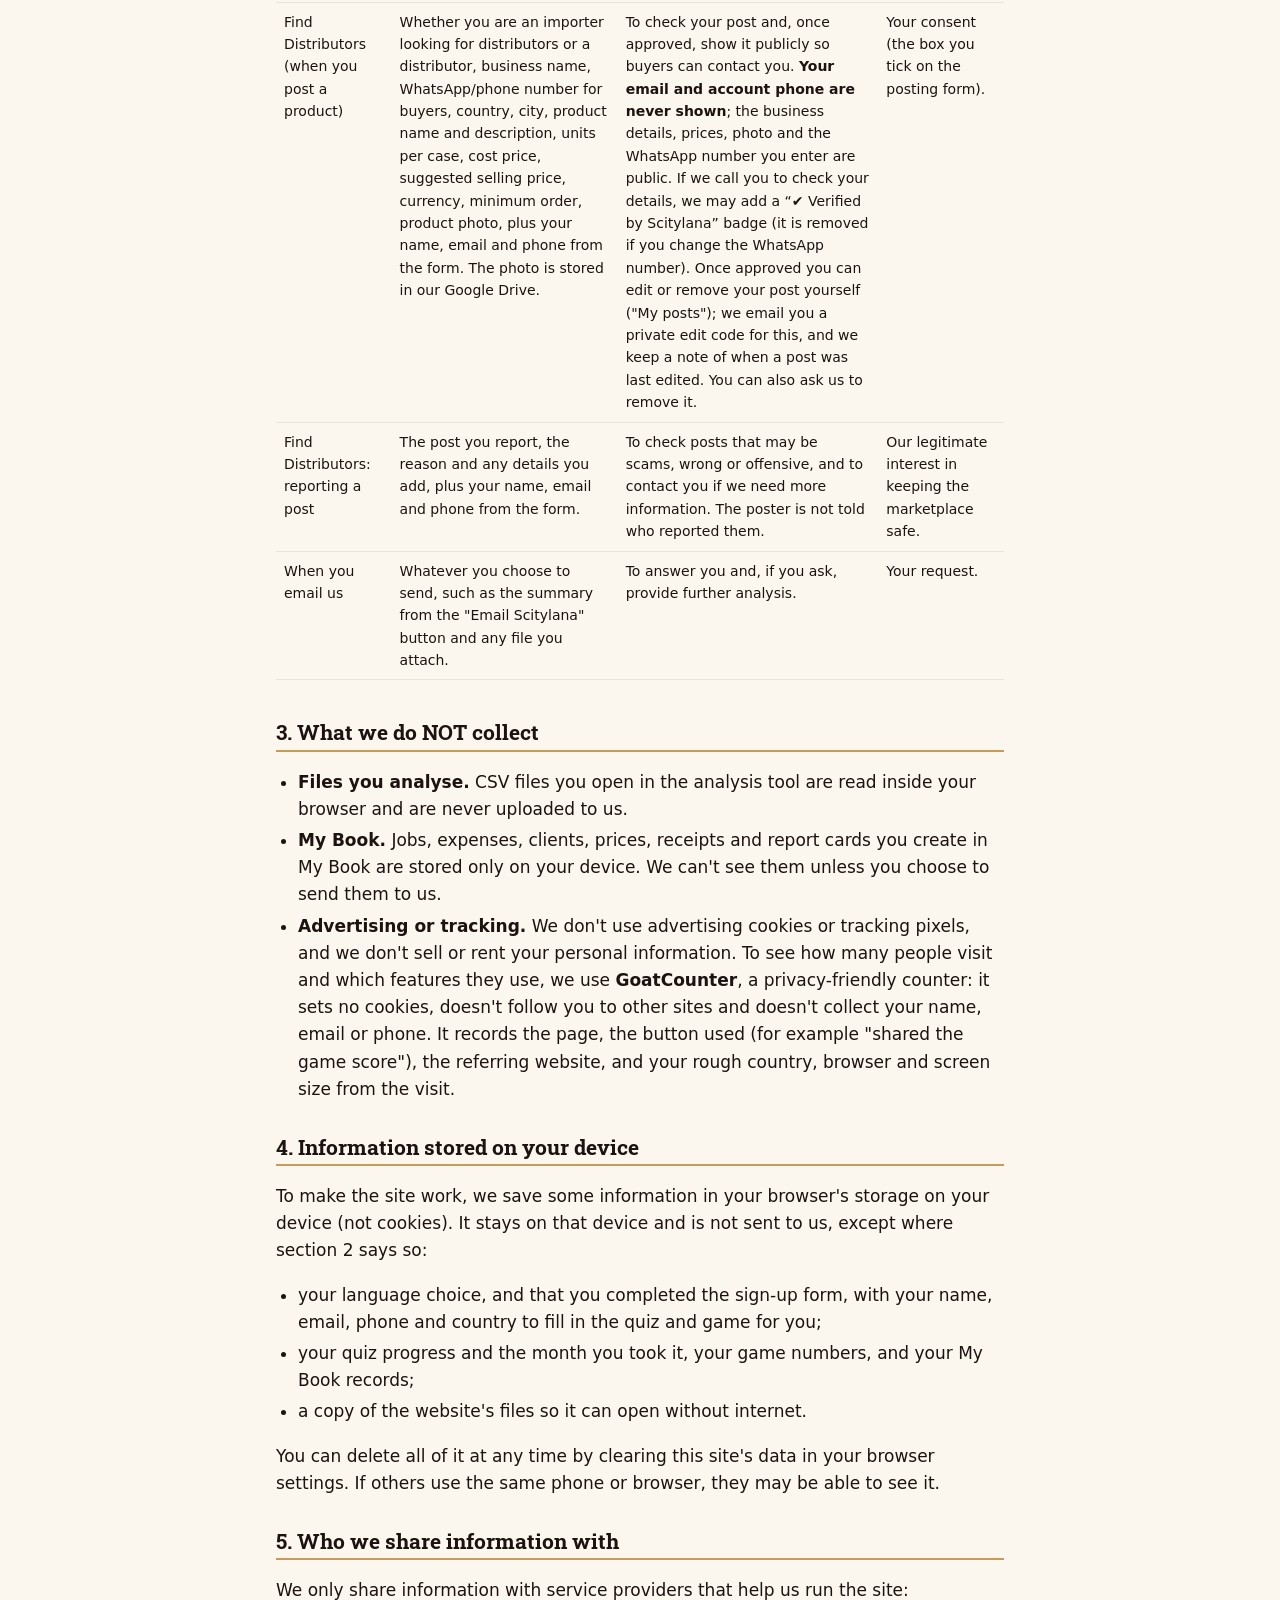
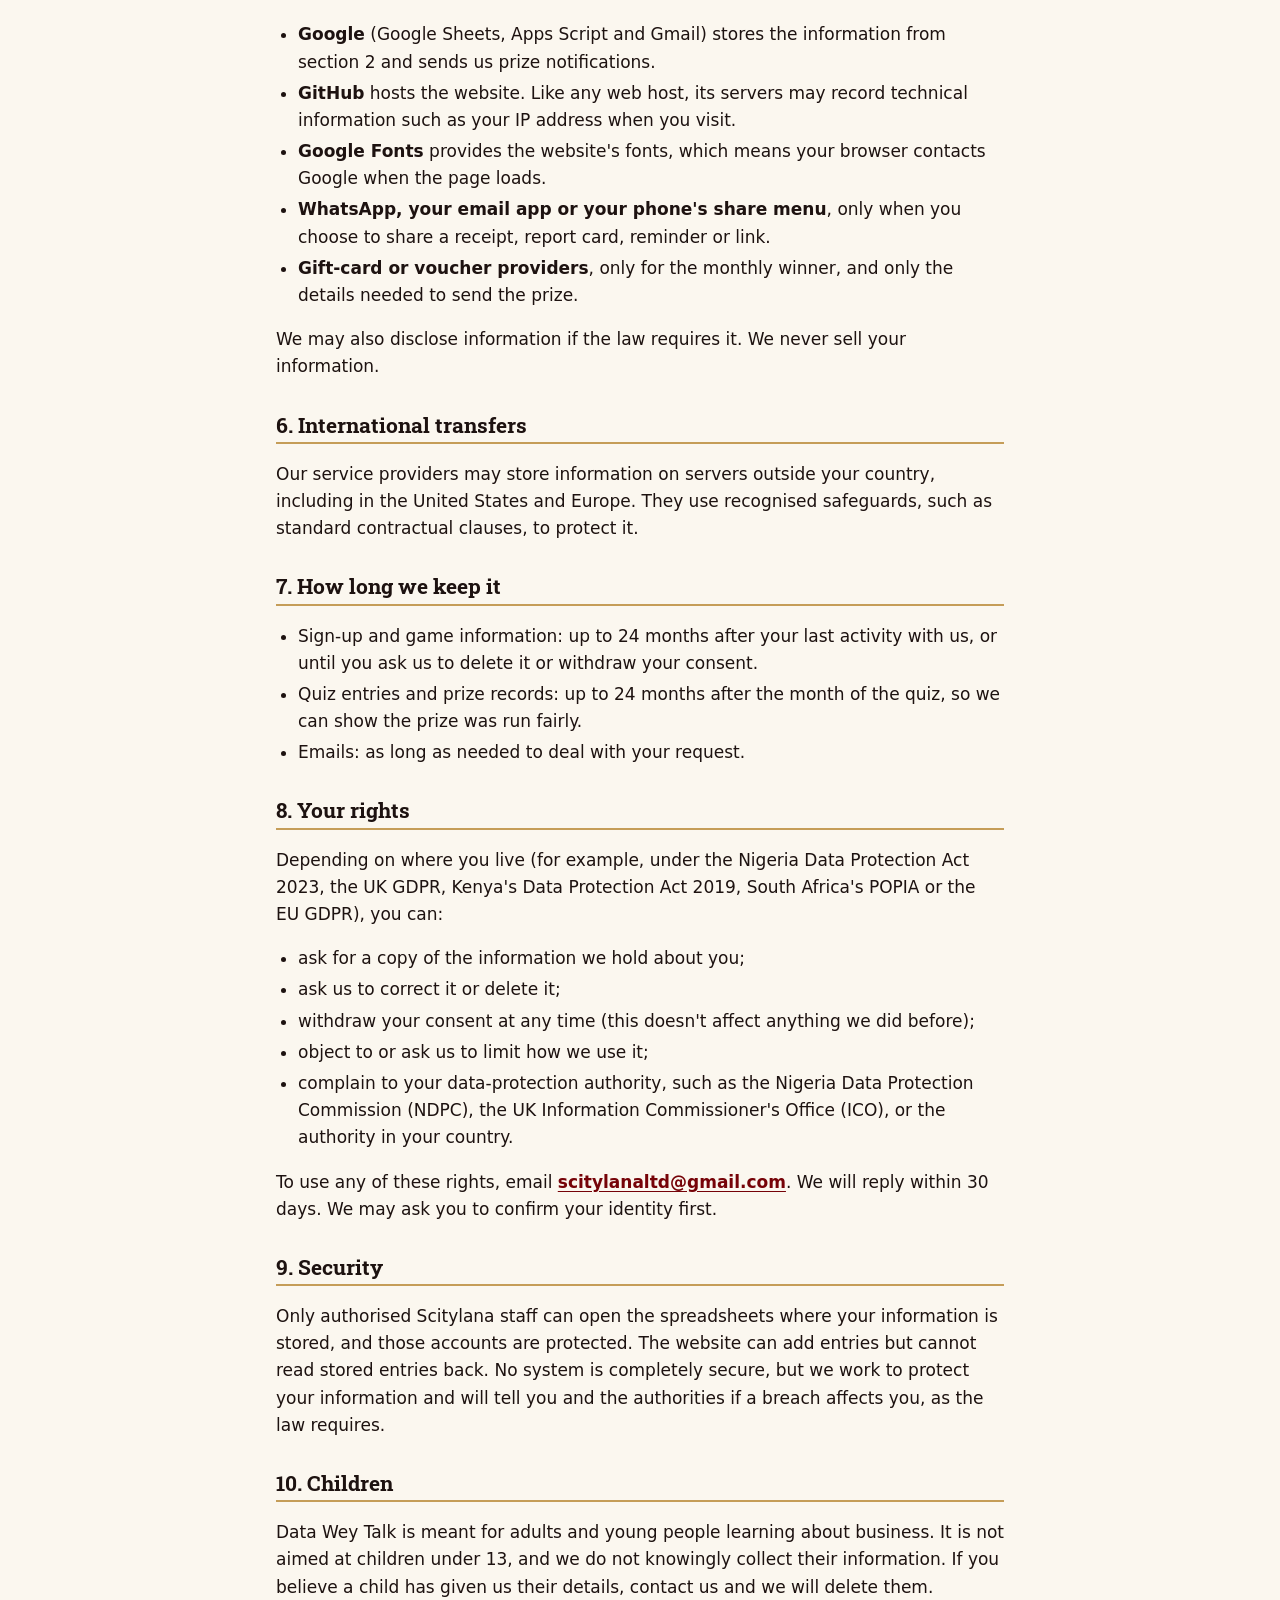
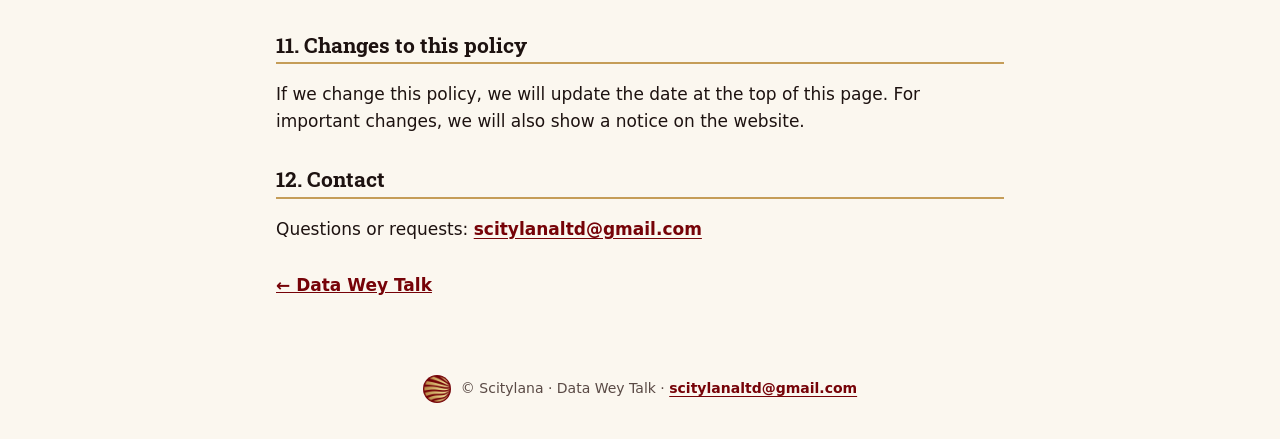
==== commit 5aee06e4: "WhatsApp sharing, visitor counting, and marketplace trust (report, verified, looking-for-a-product) " ====
--- a/privacy.html
+++ b/privacy.html
@@ -315,8 +315,12 @@
         <td>Your consent (shown on the game screen) and our legitimate interest in improving the service.</td></tr>
       <tr><td>Find Distributors (when you post a product)</td>
         <td>Whether you are an importer looking for distributors or a distributor, business name, WhatsApp/phone number for buyers, country, city, product name and description, units per case, cost price, suggested selling price, currency, minimum order, product photo, plus your name, email and phone from the form. The photo is stored in our Google Drive.</td>
-        <td>To check your post and, once approved, show it publicly so buyers can contact you. <b>Your email and account phone are never shown</b>; the business details, prices, photo and the WhatsApp number you enter are public. Once approved you can edit or remove your post yourself ("My posts"); we email you a private edit code for this, and we keep a note of when a post was last edited. You can also ask us to remove it.</td>
+        <td>To check your post and, once approved, show it publicly so buyers can contact you. <b>Your email and account phone are never shown</b>; the business details, prices, photo and the WhatsApp number you enter are public. If we call you to check your details, we may add a “✔ Verified by Scitylana” badge (it is removed if you change the WhatsApp number). Once approved you can edit or remove your post yourself ("My posts"); we email you a private edit code for this, and we keep a note of when a post was last edited. You can also ask us to remove it.</td>
         <td>Your consent (the box you tick on the posting form).</td></tr>
+      <tr><td>Find Distributors: reporting a post</td>
+        <td>The post you report, the reason and any details you add, plus your name, email and phone from the form.</td>
+        <td>To check posts that may be scams, wrong or offensive, and to contact you if we need more information. The poster is not told who reported them.</td>
+        <td>Our legitimate interest in keeping the marketplace safe.</td></tr>
       <tr><td>When you email us</td>
         <td>Whatever you choose to send, such as the summary from the "Email Scitylana" button and any file you attach.</td>
         <td>To answer you and, if you ask, provide further analysis.</td>
@@ -327,7 +331,7 @@
     <ul>
       <li><b>Files you analyse.</b> CSV files you open in the analysis tool are read inside your browser and are never uploaded to us.</li>
       <li><b>My Book.</b> Jobs, expenses, clients, prices, receipts and report cards you create in My Book are stored only on your device. We can't see them unless you choose to send them to us.</li>
-      <li><b>Advertising or tracking.</b> We don't use advertising cookies, tracking pixels or analytics trackers, and we don't sell or rent your personal information.</li>
+      <li><b>Advertising or tracking.</b> We don't use advertising cookies or tracking pixels, and we don't sell or rent your personal information. To see how many people visit and which features they use, we use <b>GoatCounter</b>, a privacy-friendly counter: it sets no cookies, doesn't follow you to other sites and doesn't collect your name, email or phone. It records the page, the button used (for example "shared the game score"), the referring website, and your rough country, browser and screen size from the visit.</li>
     </ul>
 
     <h2>4. Information stored on your device</h2>
--- a/styles.css
+++ b/styles.css
@@ -719,3 +719,15 @@
 .ds-status { font-size: 13px; font-weight: 700; }
 .ds-status.live { color: var(--up); } .ds-status.pending { color: var(--muted); } .ds-status.removed { color: var(--down); }
 .ds-key input { font-family: ui-monospace, Menlo, monospace; letter-spacing: .1em; text-transform: uppercase; }
+.btn.wa-btn { background: #1f8f4e; color: #fff; text-decoration: none; }
+.qz-share { margin-top: 12px; }
+.ds-tags { display: flex; flex-wrap: wrap; gap: 6px 10px; align-items: center; }
+.ds-badge.buy { color: var(--up); }
+.ds-ver { font-size: 12px; font-weight: 800; color: #fff; background: var(--up); border-radius: 99px; padding: 2px 8px; }
+.ds-acts a.chip { text-decoration: none; min-height: 40px; padding: 6px 12px; }
+.ds-acts .ds-rep { min-height: 40px; padding: 6px 12px; color: var(--muted); }
+.ds-report { border-top: 1px dashed var(--axis); padding-top: 10px; display: grid; gap: 8px; }
+.ds-report select, .ds-report textarea { font: inherit; font-weight: 400; color: var(--ink); background: var(--surface); border: 1px solid var(--axis); border-radius: 10px; padding: 8px; width: 100%; }
+.ds-card.ds-hl { outline: 3px solid var(--gold); outline-offset: 2px; scroll-margin-top: 120px; }
+.ds-want .ds-img { aspect-ratio: 3 / 1; }
+.ds-report[hidden] { display: none; }
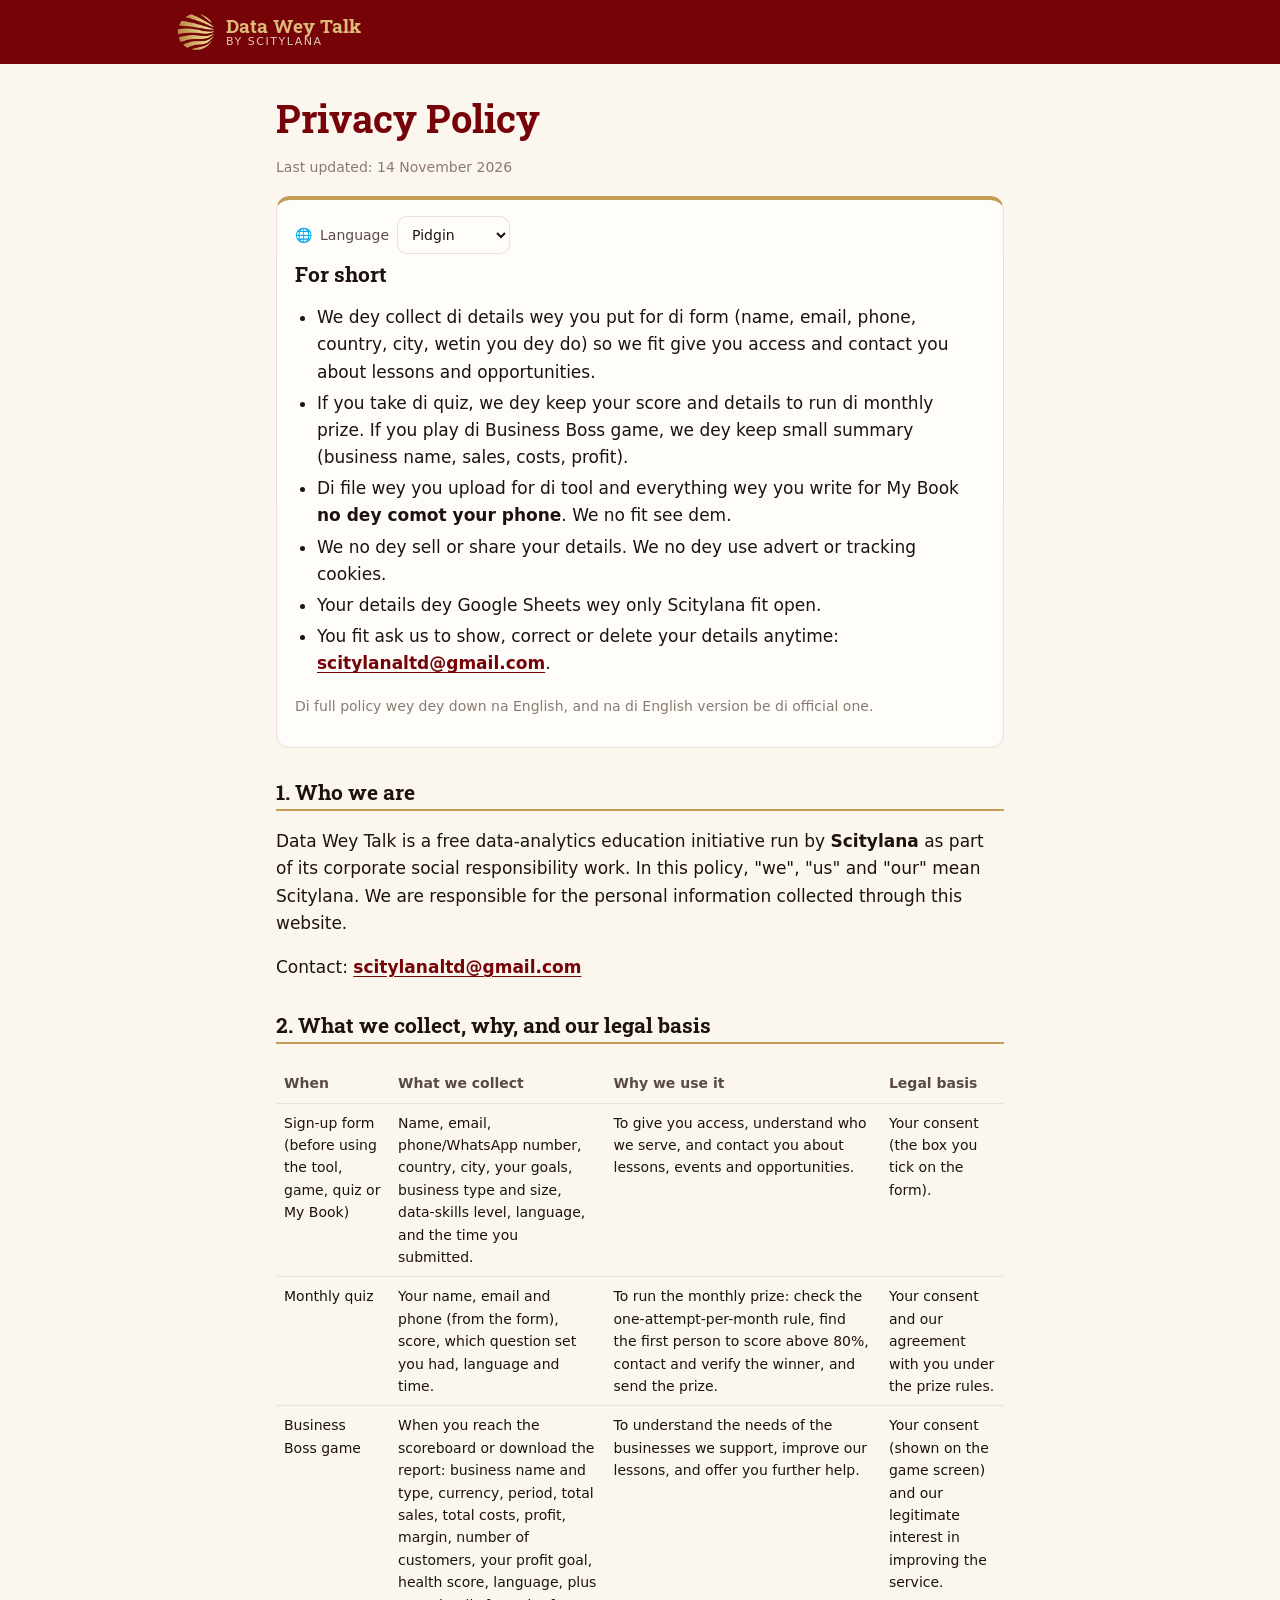
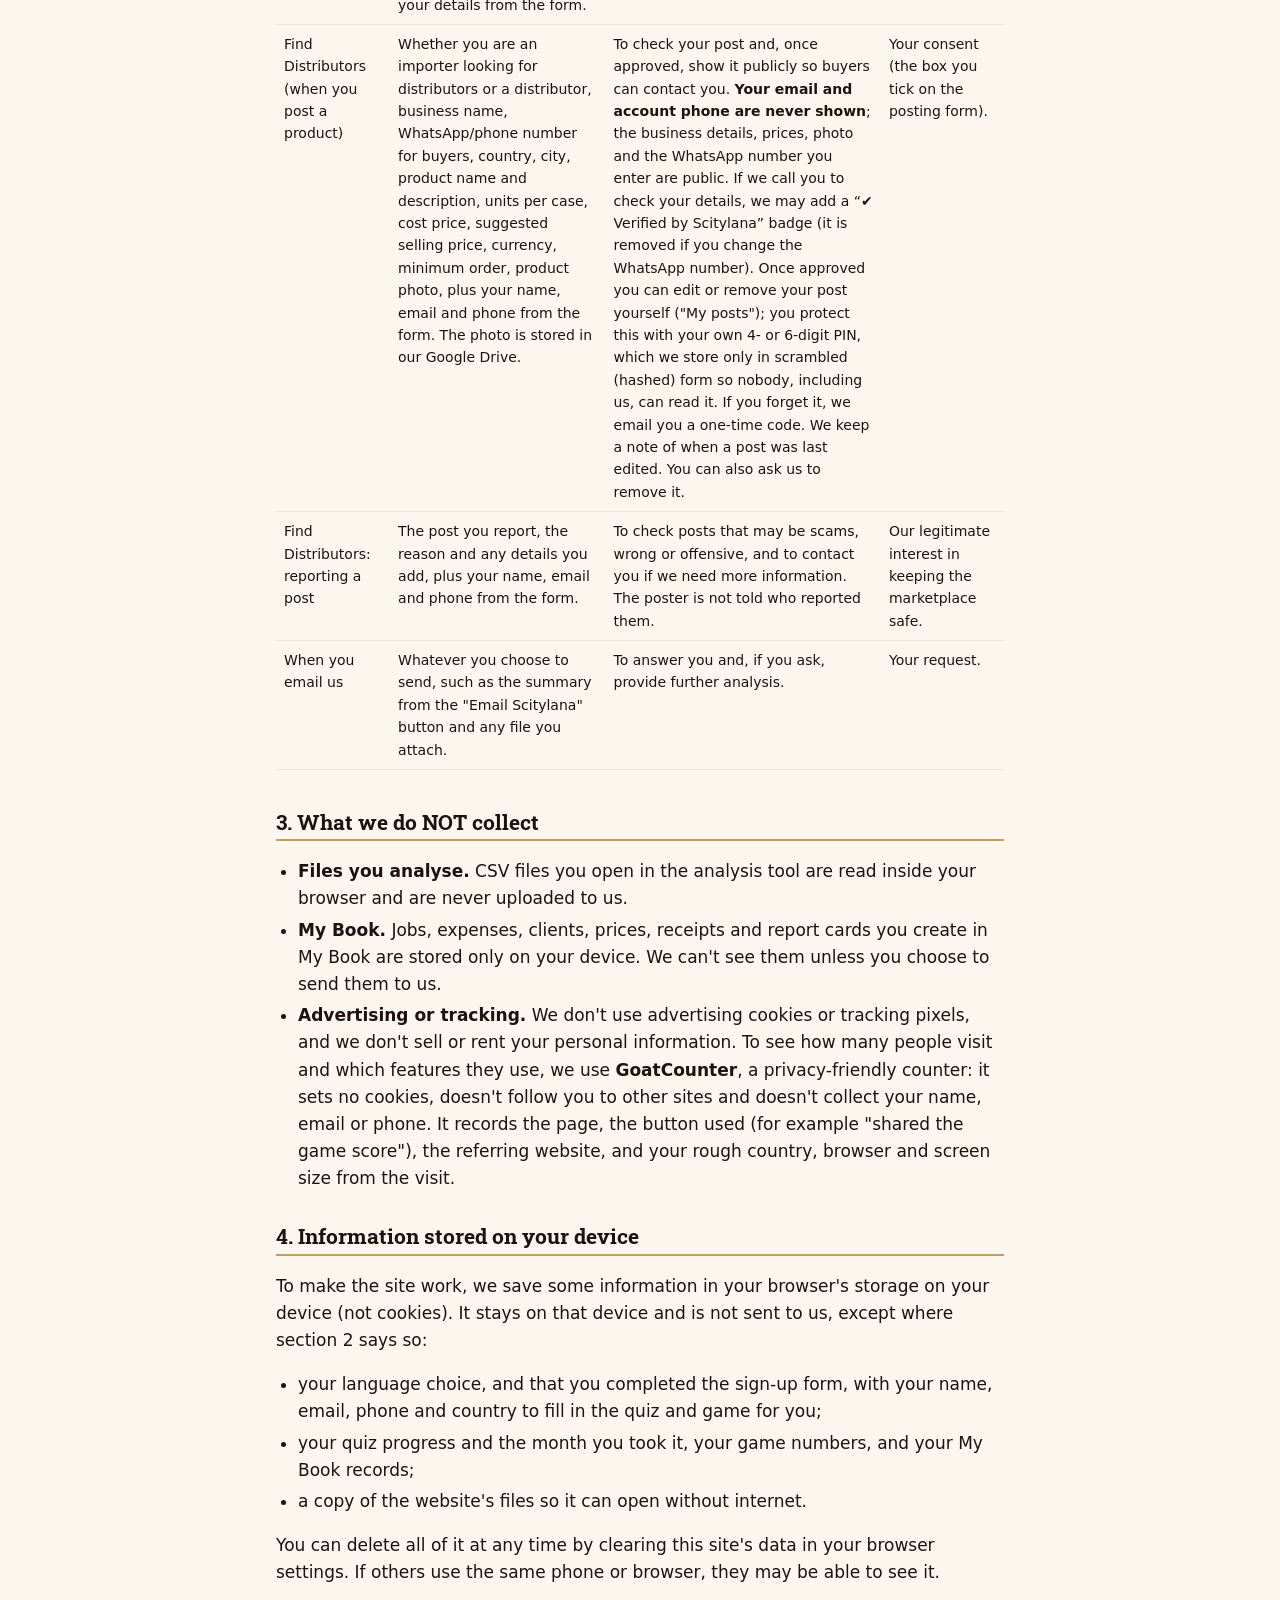
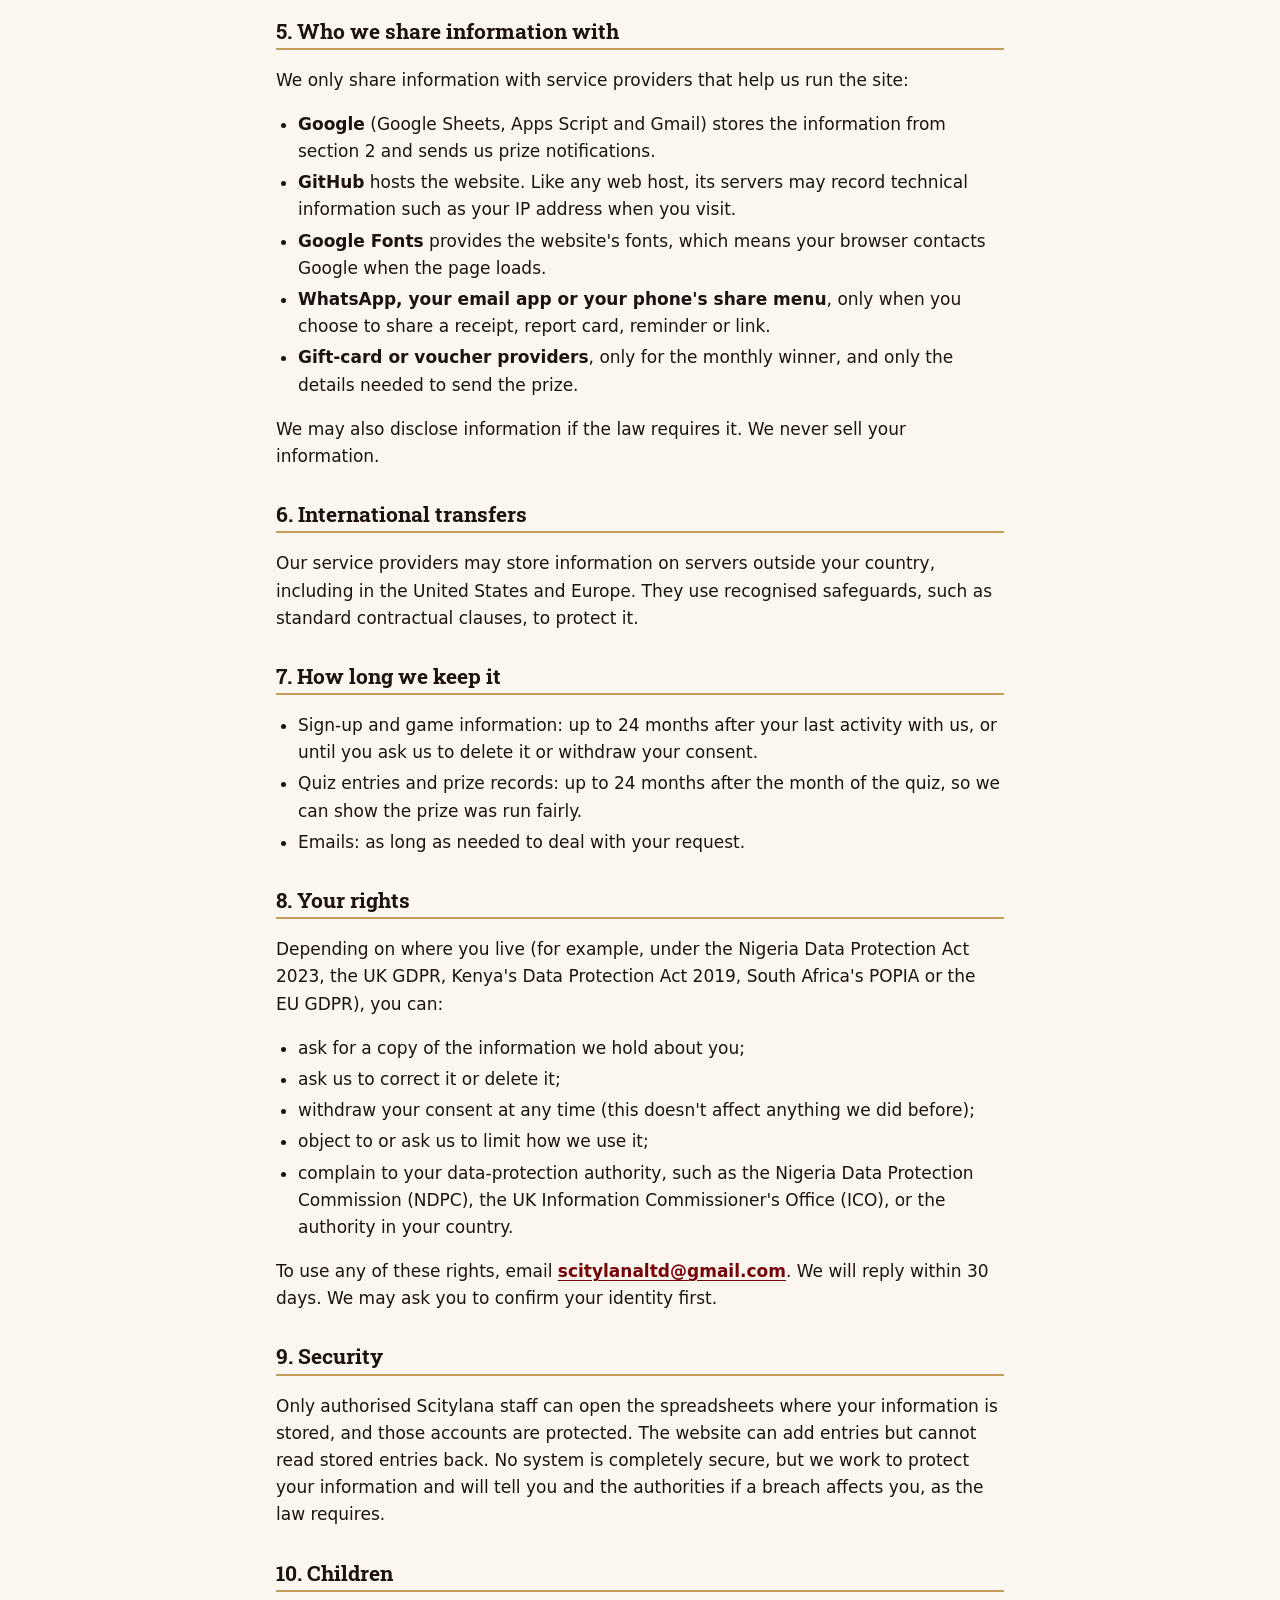
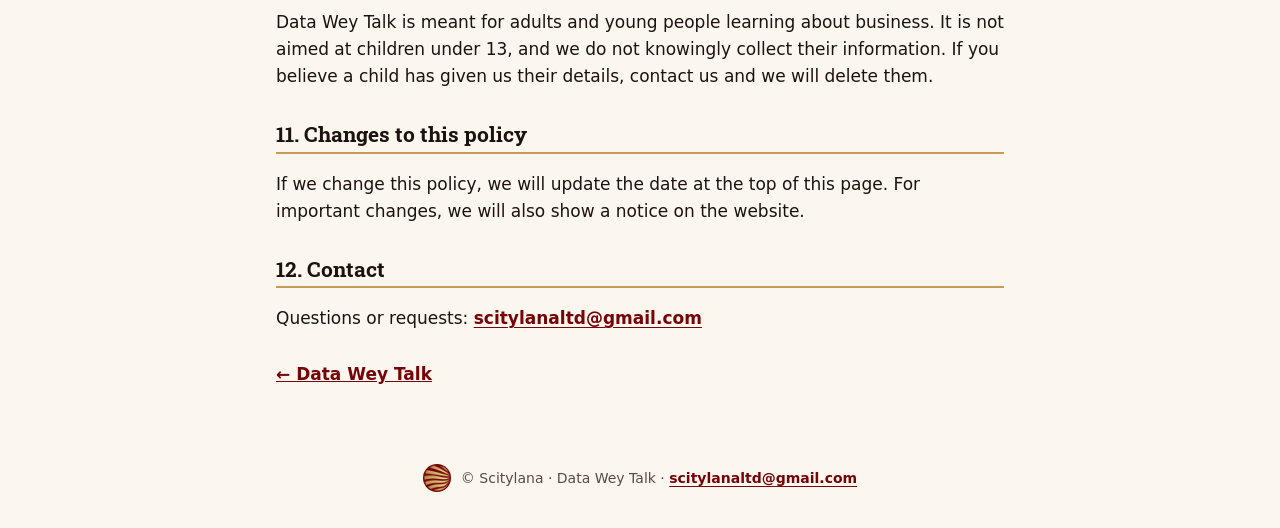
==== commit ff9a93bd: "Find Distributors: posters protect edits with their own 4- or 6-digit PIN, reset by email code PIN s" ====
--- a/privacy.html
+++ b/privacy.html
@@ -315,7 +315,7 @@
         <td>Your consent (shown on the game screen) and our legitimate interest in improving the service.</td></tr>
       <tr><td>Find Distributors (when you post a product)</td>
         <td>Whether you are an importer looking for distributors or a distributor, business name, WhatsApp/phone number for buyers, country, city, product name and description, units per case, cost price, suggested selling price, currency, minimum order, product photo, plus your name, email and phone from the form. The photo is stored in our Google Drive.</td>
-        <td>To check your post and, once approved, show it publicly so buyers can contact you. <b>Your email and account phone are never shown</b>; the business details, prices, photo and the WhatsApp number you enter are public. If we call you to check your details, we may add a “✔ Verified by Scitylana” badge (it is removed if you change the WhatsApp number). Once approved you can edit or remove your post yourself ("My posts"); we email you a private edit code for this, and we keep a note of when a post was last edited. You can also ask us to remove it.</td>
+        <td>To check your post and, once approved, show it publicly so buyers can contact you. <b>Your email and account phone are never shown</b>; the business details, prices, photo and the WhatsApp number you enter are public. If we call you to check your details, we may add a “✔ Verified by Scitylana” badge (it is removed if you change the WhatsApp number). Once approved you can edit or remove your post yourself ("My posts"); you protect this with your own 4- or 6-digit PIN, which we store only in scrambled (hashed) form so nobody, including us, can read it. If you forget it, we email you a one-time code. We keep a note of when a post was last edited. You can also ask us to remove it.</td>
         <td>Your consent (the box you tick on the posting form).</td></tr>
       <tr><td>Find Distributors: reporting a post</td>
         <td>The post you report, the reason and any details you add, plus your name, email and phone from the form.</td>
--- a/styles.css
+++ b/styles.css
@@ -731,3 +731,10 @@
 .ds-card.ds-hl { outline: 3px solid var(--gold); outline-offset: 2px; scroll-margin-top: 120px; }
 .ds-want .ds-img { aspect-ratio: 3 / 1; }
 .ds-report[hidden] { display: none; }
+.ds-pin { border: 1px solid var(--border); border-radius: 12px; padding: 12px 14px; margin: 0 0 14px; background: var(--page); display: grid; gap: 10px; }
+.ds-pin legend, .ds-pin h4 { font-weight: 700; font-size: 15px; margin: 0; padding: 0; }
+.ds-pin .grid2 { margin: 0; }
+.ds-pin-row { display: flex; gap: 10px; flex-wrap: wrap; }
+.ds-pin-in { font: inherit; font-size: 20px; letter-spacing: .35em; text-align: center; max-width: 220px; padding: 8px 10px; border: 1px solid var(--axis); border-radius: 10px; background: var(--surface); color: var(--ink); min-height: 44px; }
+.linkish { background: none; border: 0; padding: 0; color: var(--link); text-decoration: underline; cursor: pointer; font: inherit; justify-self: start; }
+.ds-unlocked { margin: 0 0 12px; }
